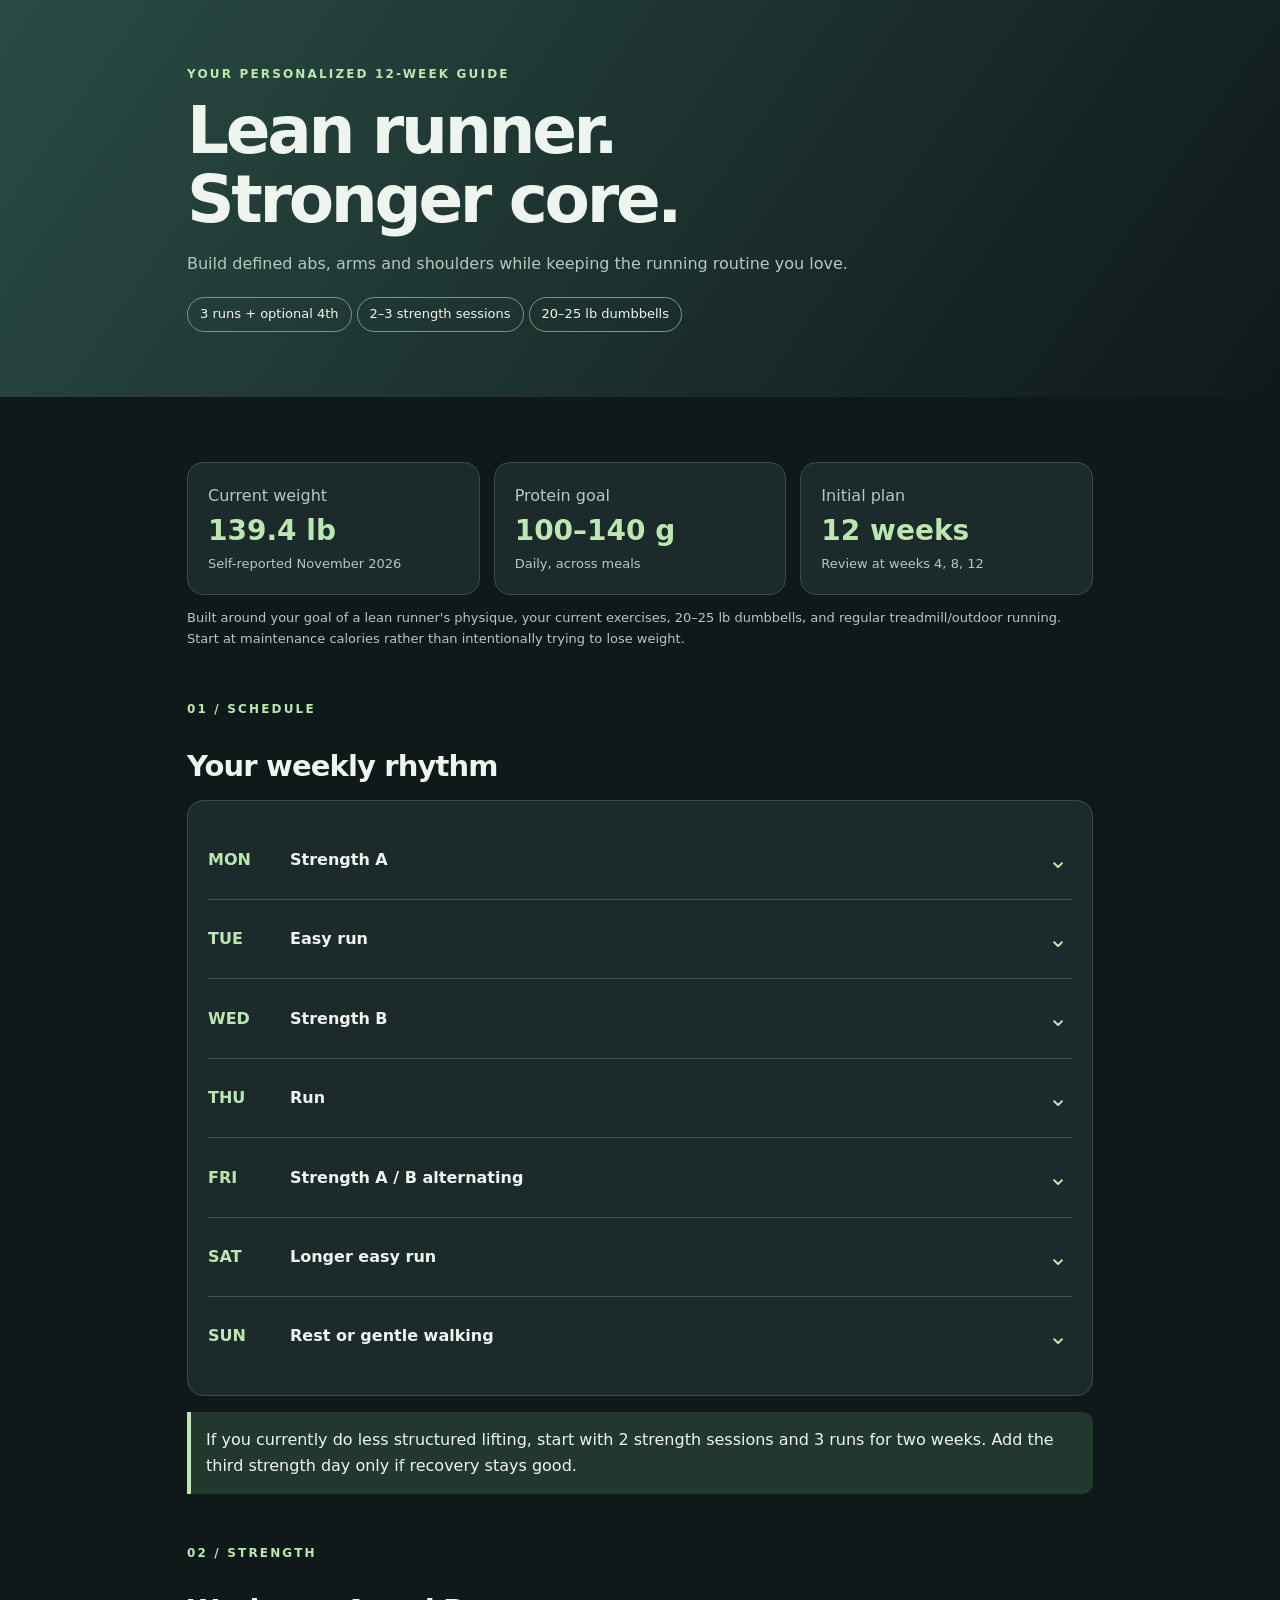
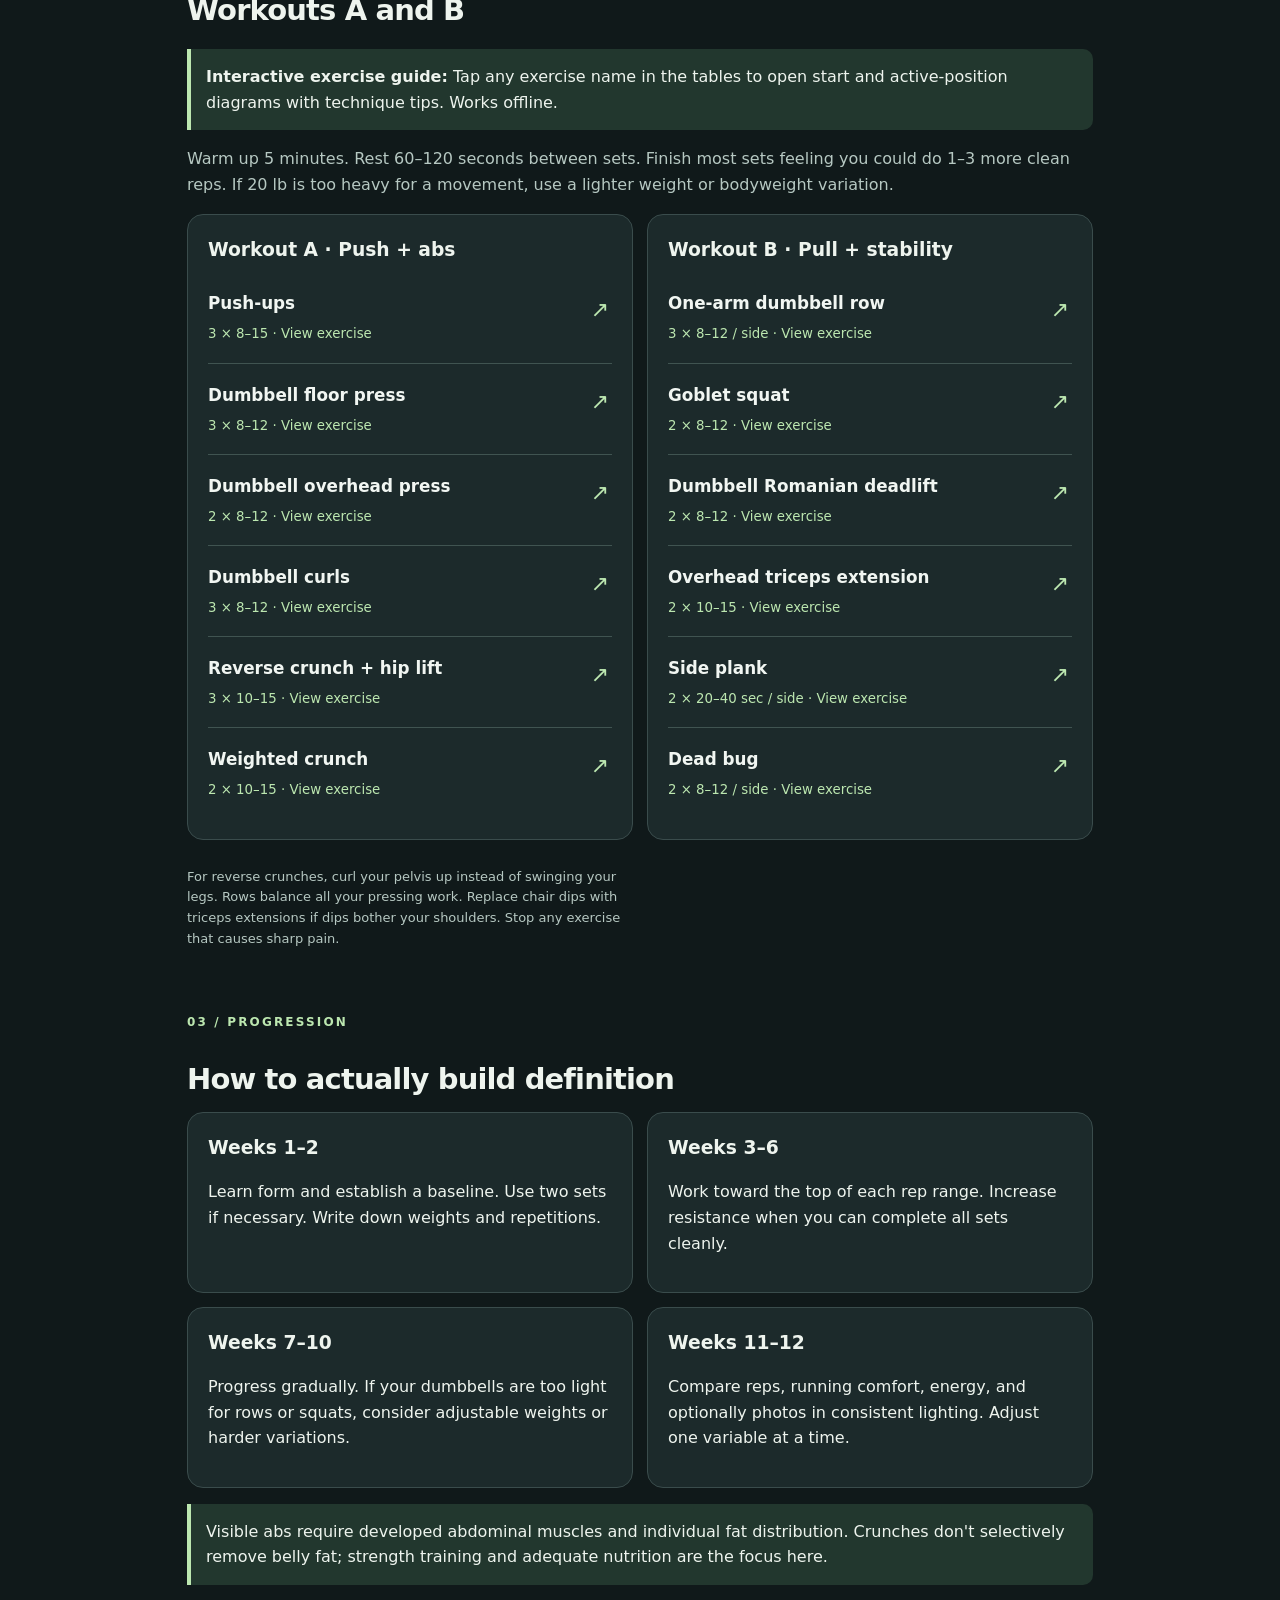
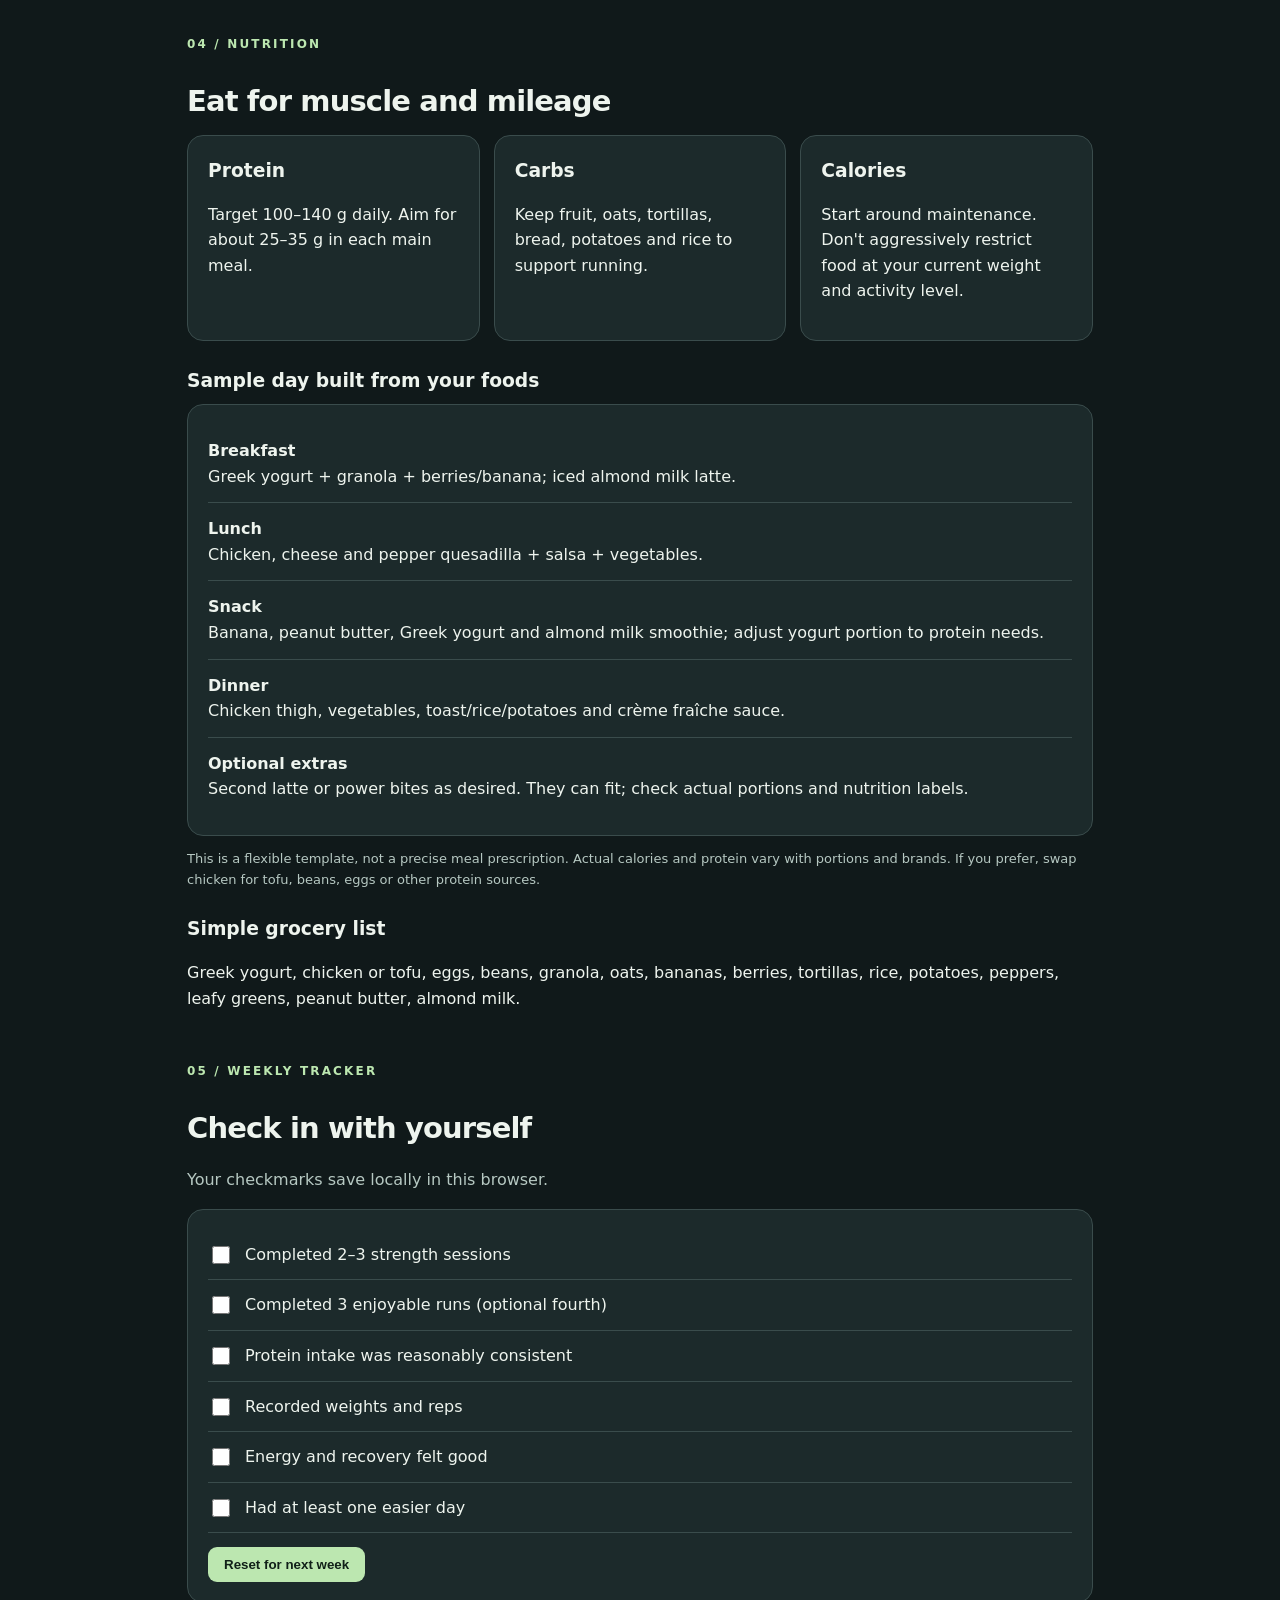
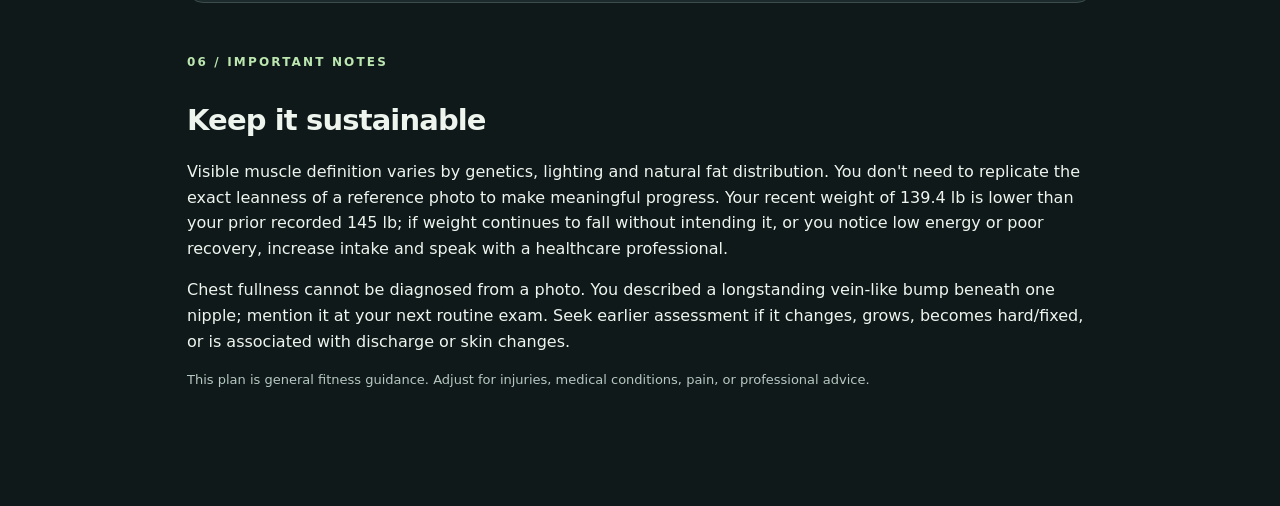
==== index.html @ 26976965 "Initial commit" ====
<!DOCTYPE html>

<html lang="en"><head><meta charset="utf-8"/><meta content="width=device-width,initial-scale=1" name="viewport"/><title>Lean Runner | 12-Week Plan</title><style>:root{--bg:#10191a;--card:#1c2a2b;--text:#eef4ee;--muted:#b6c8c2;--accent:#bce7b0}*{box-sizing:border-box}body{margin:0;background:var(--bg);color:var(--text);font:16px/1.6 system-ui,-apple-system,sans-serif}header{padding:65px 20px;background:linear-gradient(125deg,#294b43,#10191a)}main,.inner{max-width:950px;margin:auto;padding:0 22px}main{padding-top:30px;padding-bottom:65px}h1{font-size:clamp(38px,6vw,66px);line-height:1.05;letter-spacing:-.05em;margin:12px 0}h2{font-size:29px;letter-spacing:-.03em;margin-bottom:10px}h3{margin:0 0 8px}section{margin:35px 0 50px}.eyebrow{color:var(--accent);font-size:12px;font-weight:800;letter-spacing:.18em;text-transform:uppercase}.muted{color:var(--muted)}.grid{display:grid;grid-template-columns:repeat(3,1fr);gap:14px}.two{display:grid;grid-template-columns:repeat(2,1fr);gap:14px}.card{background:var(--card);border:1px solid #3a4c4c;border-radius:16px;padding:20px}.number{font-size:28px;font-weight:800;color:var(--accent)}.day,.meal{border-bottom:1px solid #3a4c4c;padding:13px 0}.day:last-child,.meal:last-child{border:0}.day b{color:var(--accent);display:inline-block;min-width:60px}.day span{font-weight:650}.day p{margin:3px 0 0 64px;color:var(--muted)}table{border-collapse:collapse;width:100%}th,td{text-align:left;padding:12px 9px;border-bottom:1px solid #3a4c4c;vertical-align:top}th{font-size:12px;text-transform:uppercase;color:var(--accent)}.scroll{overflow:auto}.note{border-left:4px solid var(--accent);padding:15px;background:#22372e;border-radius:0 10px 10px 0}.pill{display:inline-block;border:1px solid #779a82;border-radius:30px;padding:6px 12px;margin:5px 5px 0 0;font-size:13px}.check{display:flex;align-items:start;gap:12px;padding:12px 0;border-bottom:1px solid #3a4c4c}input{accent-color:#bce7b0;width:18px;height:18px;margin-top:4px}button{background:var(--accent);border:0;border-radius:9px;padding:10px 16px;color:#102018;font-weight:700;cursor:pointer;margin-top:14px}.small{font-size:13px}@media(max-width:680px){.grid,.two{grid-template-columns:1fr}th,td{font-size:13px}header{padding:45px 10px}}@media print{body{background:white;color:#111}.card{background:white;color:#111;border-color:#bbb}.muted,.day p{color:#555}.eyebrow,.number,.day b,th{color:#286341}header{background:white;padding:20px 0}button{display:none}}</style><style>
.exercise-link{background:none;border:0;color:#bce7b0;font:inherit;font-weight:700;text-align:left;cursor:pointer;padding:5px 0;text-decoration:underline;text-decoration-color:#557568;text-underline-offset:4px}.exercise-link:hover{color:white}.exercise-link:focus-visible,.close-exercise:focus-visible{outline:3px solid #bce7b0;outline-offset:3px}.exercise-link:after{content:'  ↗';font-size:.8em}.exercise-dialog{border:1px solid #49665e;background:#142322;color:#eef4ee;border-radius:20px;max-width:850px;width:calc(100% - 24px);max-height:90vh;overflow:auto;padding:25px;box-shadow:0 24px 80px #000a}.exercise-dialog::backdrop{background:#000b;backdrop-filter:blur(4px)}.exercise-dialog h2{margin:0 0 6px}.exercise-dialog p{margin:10px 0}.pose-grid{display:grid;grid-template-columns:1fr 1fr;gap:12px;margin:20px 0}.pose{background:#203532;border:1px solid #38554c;border-radius:15px;padding:12px}.pose h3{margin:0 0 8px;font-size:1rem}.pose svg{width:100%;height:auto;display:block;max-height:270px}.pose .hint{font-size:.82rem;color:#c3d3cb}.close-exercise{float:right;border:1px solid #6b9184;background:#29433c;color:white;border-radius:30px;padding:8px 16px;cursor:pointer}.form-notes{padding-left:20px}.form-notes li{margin:7px 0}.exercise-meta{color:#bce7b0;font-weight:700}@media(max-width:550px){.pose-grid{grid-template-columns:1fr}.exercise-dialog{padding:17px}.pose svg{max-height:200px}}
</style><style>
html{scroll-behavior:smooth}
.day-detail,.exercise-detail{border-bottom:1px solid #405451}
.day-detail:last-child,.exercise-detail:last-child{border-bottom:0}
.day-detail>summary{display:grid;grid-template-columns:70px 1fr 24px;gap:12px;align-items:center;cursor:pointer;padding:20px 0;list-style:none}
.day-detail>summary::-webkit-details-marker,.exercise-detail>summary::-webkit-details-marker{display:none}
.day-detail>summary strong{color:#bce7b0}
.day-detail>summary span:nth-child(2){font-weight:750}
.chevron{color:#bce7b0;font-size:24px}
.day-detail[open] .chevron{transform:rotate(180deg)}
.day-panel{padding:0 0 22px 82px;color:#b6c8c2}
.day-panel p{margin:0 0 12px}
.go-link{display:inline-block;color:#bce7b0;font-weight:700}
.exercise-detail{padding:0}
.exercise-detail>summary{cursor:pointer;list-style:none;padding:16px 0;display:flex;flex-direction:column;gap:3px}
.exercise-detail>summary strong{color:#eef4ee}
.exercise-detail>summary small{color:#bce7b0}
.exercise-body{padding:6px 0 20px}
.exercise-body ul{padding-left:20px;color:#b6c8c2}
.pose-grid{display:grid;grid-template-columns:repeat(2,minmax(0,1fr));gap:12px}
.pose{min-width:0;background:#203532;border-radius:12px;padding:10px}
.pose h4{margin:0 0 8px;font-size:13px}
.pose svg{display:block;width:100%;height:auto}
@media(max-width:540px){.pose-grid{grid-template-columns:1fr}.day-panel{padding-left:0}.day-detail>summary{grid-template-columns:46px 1fr 20px}}
</style><style>
.exercise-detail{display:none!important}
.exercise-launch{display:block;text-decoration:none;color:inherit;padding:18px 0;border-bottom:1px solid #405451;position:relative}
.exercise-launch:last-of-type{border-bottom:0}
.exercise-launch strong{display:block;color:#f1f6f2;font-size:1.05rem;padding-right:24px}
.exercise-launch small{display:block;color:#bce7b0;margin-top:6px}
.exercise-launch:after{content:'↗';position:absolute;right:3px;top:20px;color:#bce7b0;font-size:22px}
.exercise-modal{display:none;position:fixed;inset:0;z-index:1000;background:rgba(4,12,11,.91);padding:14px;overflow:auto;align-items:center;justify-content:center}
.exercise-modal:target{display:flex}
.modal-card{position:relative;background:#1d2b29;border:1px solid #567267;border-radius:20px;width:min(100%,570px);max-height:calc(100dvh - 28px);overflow:auto;padding:24px;color:#eef6f1;box-shadow:0 25px 80px #0008}
.modal-card h2{margin:0 44px 8px 0;font-size:clamp(24px,5vw,32px)}
.modal-card .meta{color:#bce7b0;margin:0 0 18px}
.modal-close{position:sticky;float:right;top:0;z-index:3;display:grid;place-items:center;width:42px;height:42px;border-radius:50%;background:#304541;color:#fff;text-decoration:none;font-size:25px}
.motion-stage{border:1px solid #405c53;border-radius:16px;background:#203532;overflow:hidden}
.motion-stage svg{display:block;width:100%;height:auto;max-height:340px}
.motion-label{display:flex;justify-content:space-between;padding:12px 14px;color:#bce7b0;font-size:13px;font-weight:700}
.modal-card ul{padding-left:22px;color:#c3d0cb;line-height:1.6}
.motion-note{font-size:13px;color:#aebfb7;margin-top:12px}
@media(prefers-reduced-motion:reduce){.motion-stage animate{display:none}}
</style><style>.video-wrapper video{width:100%;max-height:55vh;border-radius:14px;background:#15201e}.video-help{font-size:14px;color:#b6c9c1}.motion-stage{min-height:0!important}.motion-stage svg{display:none}</style></head><body><header><div class="inner"><div class="eyebrow">Your personalized 12-week guide</div><h1>Lean runner.<br/>Stronger core.</h1><p class="muted">Build defined abs, arms and shoulders while keeping the running routine you love.</p><span class="pill">3 runs + optional 4th</span><span class="pill">2–3 strength sessions</span><span class="pill">20–25 lb dumbbells</span></div></header><main><section><div class="grid"><div class="card"><div class="muted">Current weight</div><div class="number">139.4 lb</div><div class="small muted">Self-reported November 2026</div></div><div class="card"><div class="muted">Protein goal</div><div class="number">100–140 g</div><div class="small muted">Daily, across meals</div></div><div class="card"><div class="muted">Initial plan</div><div class="number">12 weeks</div><div class="small muted">Review at weeks 4, 8, 12</div></div></div><p class="small muted">Built around your goal of a lean runner's physique, your current exercises, 20–25 lb dumbbells, and regular treadmill/outdoor running. Start at maintenance calories rather than intentionally trying to lose weight.</p></section><section><div class="eyebrow">01 / Schedule</div><h2>Your weekly rhythm</h2><div class="card"><details class="day-detail"><summary><strong>MON</strong><span>Strength A</span><span class="chevron">⌄</span></summary><div class="day-panel"><p>25–35 minutes. Optional 15-minute easy run.</p><a class="go-link" href="#workout-a">View exercises and diagrams →</a></div></details><details class="day-detail"><summary><strong>TUE</strong><span>Easy run</span><span class="chevron">⌄</span></summary><div class="day-panel"><p>30–45 minutes at a conversational pace.</p><p class="small muted">Keep the pace comfortable; treadmill sessions can be shorter when boredom is the limiting factor.</p></div></details><details class="day-detail"><summary><strong>WED</strong><span>Strength B</span><span class="chevron">⌄</span></summary><div class="day-panel"><p>25–35 minutes. Focus on controlled form.</p><a class="go-link" href="#workout-b">View exercises and diagrams →</a></div></details><details class="day-detail"><summary><strong>THU</strong><span>Run</span><span class="chevron">⌄</span></summary><div class="day-panel"><p>25–40 minutes; optional brief faster segments when recovered.</p><p class="small muted">Keep the pace comfortable; treadmill sessions can be shorter when boredom is the limiting factor.</p></div></details><details class="day-detail"><summary><strong>FRI</strong><span>Strength A / B alternating</span><span class="chevron">⌄</span></summary><div class="day-panel"><p>Optional third session. Start with two if needed.</p><a class="go-link" href="#workout-a">View exercises and diagrams →</a></div></details><details class="day-detail"><summary><strong>SAT</strong><span>Longer easy run</span><span class="chevron">⌄</span></summary><div class="day-panel"><p>40–65 minutes outdoors when enjoyable; no need to force a treadmill 10K.</p><p class="small muted">Keep the pace comfortable; treadmill sessions can be shorter when boredom is the limiting factor.</p></div></details><details class="day-detail"><summary><strong>SUN</strong><span>Rest or gentle walking</span><span class="chevron">⌄</span></summary><div class="day-panel"><p>Recovery day. Swap days to fit life and energy.</p></div></details></div><p class="note">If you currently do less structured lifting, start with 2 strength sessions and 3 runs for two weeks. Add the third strength day only if recovery stays good.</p></section><section><div class="eyebrow">02 / Strength</div><h2>Workouts A and B</h2><p class="note"><strong>Interactive exercise guide:</strong> Tap any exercise name in the tables to open start and active-position diagrams with technique tips. Works offline.</p><p class="muted">Warm up 5 minutes. Rest 60–120 seconds between sets. Finish most sets feeling you could do 1–3 more clean reps. If 20 lb is too heavy for a movement, use a lighter weight or bodyweight variation.</p><div class="two"><div class="card" id="workout-a"><h3>Workout A · Push + abs</h3><div class="scroll"><a class="exercise-launch" href="#exercise-1"><strong>Push-ups</strong><small>3 × 8–15 · View exercise</small></a><a class="exercise-launch" href="#exercise-2"><strong>Dumbbell floor press</strong><small>3 × 8–12 · View exercise</small></a><a class="exercise-launch" href="#exercise-3"><strong>Dumbbell overhead press</strong><small>2 × 8–12 · View exercise</small></a><a class="exercise-launch" href="#exercise-4"><strong>Dumbbell curls</strong><small>3 × 8–12 · View exercise</small></a><a class="exercise-launch" href="#exercise-5"><strong>Reverse crunch + hip lift</strong><small>3 × 10–15 · View exercise</small></a><a class="exercise-launch" href="#exercise-6"><strong>Weighted crunch</strong><small>2 × 10–15 · View exercise</small></a></div></div><div class="card" id="workout-b"><h3>Workout B · Pull + stability</h3><div class="scroll"><a class="exercise-launch" href="#exercise-7"><strong>One-arm dumbbell row</strong><small>3 × 8–12 / side · View exercise</small></a><a class="exercise-launch" href="#exercise-8"><strong>Goblet squat</strong><small>2 × 8–12 · View exercise</small></a><a class="exercise-launch" href="#exercise-9"><strong>Dumbbell Romanian deadlift</strong><small>2 × 8–12 · View exercise</small></a><a class="exercise-launch" href="#exercise-10"><strong>Overhead triceps extension</strong><small>2 × 10–15 · View exercise</small></a><a class="exercise-launch" href="#exercise-11"><strong>Side plank</strong><small>2 × 20–40 sec / side · View exercise</small></a><a class="exercise-launch" href="#exercise-12"><strong>Dead bug</strong><small>2 × 8–12 / side · View exercise</small></a></div></div><p class="small muted">For reverse crunches, curl your pelvis up instead of swinging your legs. Rows balance all your pressing work. Replace chair dips with triceps extensions if dips bother your shoulders. Stop any exercise that causes sharp pain.</p></div></section><section><div class="eyebrow">03 / Progression</div><h2>How to actually build definition</h2><div class="two"><div class="card"><h3>Weeks 1–2</h3><p>Learn form and establish a baseline. Use two sets if necessary. Write down weights and repetitions.</p></div><div class="card"><h3>Weeks 3–6</h3><p>Work toward the top of each rep range. Increase resistance when you can complete all sets cleanly.</p></div><div class="card"><h3>Weeks 7–10</h3><p>Progress gradually. If your dumbbells are too light for rows or squats, consider adjustable weights or harder variations.</p></div><div class="card"><h3>Weeks 11–12</h3><p>Compare reps, running comfort, energy, and optionally photos in consistent lighting. Adjust one variable at a time.</p></div></div><p class="note">Visible abs require developed abdominal muscles and individual fat distribution. Crunches don't selectively remove belly fat; strength training and adequate nutrition are the focus here.</p></section><section><div class="eyebrow">04 / Nutrition</div><h2>Eat for muscle and mileage</h2><div class="grid"><div class="card"><h3>Protein</h3><p>Target 100–140 g daily. Aim for about 25–35 g in each main meal.</p></div><div class="card"><h3>Carbs</h3><p>Keep fruit, oats, tortillas, bread, potatoes and rice to support running.</p></div><div class="card"><h3>Calories</h3><p>Start around maintenance. Don't aggressively restrict food at your current weight and activity level.</p></div></div><h3 style="margin-top:25px">Sample day built from your foods</h3><div class="card"><div class="meal"><b>Breakfast</b><br/>Greek yogurt + granola + berries/banana; iced almond milk latte.</div><div class="meal"><b>Lunch</b><br/>Chicken, cheese and pepper quesadilla + salsa + vegetables.</div><div class="meal"><b>Snack</b><br/>Banana, peanut butter, Greek yogurt and almond milk smoothie; adjust yogurt portion to protein needs.</div><div class="meal"><b>Dinner</b><br/>Chicken thigh, vegetables, toast/rice/potatoes and crème fraîche sauce.</div><div class="meal"><b>Optional extras</b><br/>Second latte or power bites as desired. They can fit; check actual portions and nutrition labels.</div></div><p class="small muted">This is a flexible template, not a precise meal prescription. Actual calories and protein vary with portions and brands. If you prefer, swap chicken for tofu, beans, eggs or other protein sources.</p><h3 style="margin-top:24px">Simple grocery list</h3><p>Greek yogurt, chicken or tofu, eggs, beans, granola, oats, bananas, berries, tortillas, rice, potatoes, peppers, leafy greens, peanut butter, almond milk.</p></section><section><div class="eyebrow">05 / Weekly tracker</div><h2>Check in with yourself</h2><p class="muted">Your checkmarks save locally in this browser.</p><div class="card" id="checks"><label class="check"><input data-id="a" type="checkbox"/><span>Completed 2–3 strength sessions</span></label><label class="check"><input data-id="b" type="checkbox"/><span>Completed 3 enjoyable runs (optional fourth)</span></label><label class="check"><input data-id="c" type="checkbox"/><span>Protein intake was reasonably consistent</span></label><label class="check"><input data-id="d" type="checkbox"/><span>Recorded weights and reps</span></label><label class="check"><input data-id="e" type="checkbox"/><span>Energy and recovery felt good</span></label><label class="check"><input data-id="f" type="checkbox"/><span>Had at least one easier day</span></label><button id="reset">Reset for next week</button></div></section><section><div class="eyebrow">06 / Important notes</div><h2>Keep it sustainable</h2><p>Visible muscle definition varies by genetics, lighting and natural fat distribution. You don't need to replicate the exact leanness of a reference photo to make meaningful progress. Your recent weight of 139.4 lb is lower than your prior recorded 145 lb; if weight continues to fall without intending it, or you notice low energy or poor recovery, increase intake and speak with a healthcare professional.</p><p>Chest fullness cannot be diagnosed from a photo. You described a longstanding vein-like bump beneath one nipple; mention it at your next routine exam. Seek earlier assessment if it changes, grows, becomes hard/fixed, or is associated with discharge or skin changes.</p><p class="small muted">This plan is general fitness guidance. Adjust for injuries, medical conditions, pain, or professional advice.</p></section></main><section aria-label="Push-ups" class="exercise-modal" id="exercise-1" role="dialog"><div class="modal-card"><a aria-label="Close exercise guide" class="modal-close" href="#workout-a">×</a><h2>Push-ups</h2><p class="meta">3 × 8–15</p><div class="motion-stage"><div class="video-wrapper"><video aria-label="Push-ups demonstration" controls="" loop="" playsinline="" preload="metadata"><source src="videos/push-ups.mp4" type="video/mp4"/>Video unavailable. See the instructions below.</video><p class="video-help">This exercise will play offline when videos/push-ups.mp4 is added to the package. No video has been supplied for this movement yet.</p></div></div><h3>Form cues</h3><ul><li>Hands just wider than shoulders; keep head, hips and heels aligned.</li><li>Lower chest toward floor with elbows roughly 30–45° from torso.</li><li>Push the floor away without letting hips sag.</li></ul><p class="motion-note">Use the form cues below; only play videos that match this exact movement.</p></div></section><section aria-label="Dumbbell floor press" class="exercise-modal" id="exercise-2" role="dialog"><div class="modal-card"><a aria-label="Close exercise guide" class="modal-close" href="#workout-a">×</a><h2>Dumbbell floor press</h2><p class="meta">3 × 8–12</p><div class="motion-stage"><div class="video-wrapper"><video aria-label="Dumbbell floor press demonstration" controls="" loop="" playsinline="" preload="metadata"><source src="videos/dumbbell-floor-press.mp4" type="video/mp4"/>Video unavailable. See the instructions below.</video><p class="video-help">This exercise will play offline when videos/dumbbell-floor-press.mp4 is added to the package. No video has been supplied for this movement yet.</p></div></div><h3>Form cues</h3><ul><li>Lie on your back, knees bent, dumbbells beside chest.</li><li>Press upward over chest until arms are nearly straight.</li><li>Lower until upper arms lightly touch the floor; avoid bouncing.</li></ul><p class="motion-note">Use the form cues below; only play videos that match this exact movement.</p></div></section><section aria-label="Dumbbell overhead press" class="exercise-modal" id="exercise-3" role="dialog"><div class="modal-card"><a aria-label="Close exercise guide" class="modal-close" href="#workout-a">×</a><h2>Dumbbell overhead press</h2><p class="meta">2 × 8–12</p><div class="motion-stage"><div class="video-wrapper"><video aria-label="Dumbbell overhead press demonstration" controls="" loop="" playsinline="" preload="metadata"><source src="videos/dumbbell-overhead-press.mp4" type="video/mp4"/>Video unavailable. See the instructions below.</video><p class="video-help">This exercise will play offline when videos/dumbbell-overhead-press.mp4 is added to the package. No video has been supplied for this movement yet.</p></div></div><h3>Form cues</h3><ul><li>Start dumbbells near shoulder height, wrists stacked above elbows.</li><li>Brace abdomen and press overhead without arching lower back.</li><li>Lower slowly to shoulder level.</li></ul><p class="motion-note">Use the form cues below; only play videos that match this exact movement.</p></div></section><section aria-label="Dumbbell curls" class="exercise-modal" id="exercise-4" role="dialog"><div class="modal-card"><a aria-label="Close exercise guide" class="modal-close" href="#workout-a">×</a><h2>Dumbbell curls</h2><p class="meta">3 × 8–12</p><div class="motion-stage"><div class="video-wrapper"><video aria-label="Dumbbell curls demonstration" controls="" loop="" playsinline="" preload="metadata"><source src="videos/dumbbell-curls.mp4" type="video/mp4"/>Video unavailable. See the instructions below.</video><p class="video-help">This exercise will play offline when videos/dumbbell-curls.mp4 is added to the package. No video has been supplied for this movement yet.</p></div></div><h3>Form cues</h3><ul><li>Stand tall with elbows close to ribs and palms forward.</li><li>Bend elbows to raise dumbbells; avoid swinging your torso.</li><li>Lower under control until arms are nearly straight.</li></ul><p class="motion-note">Use the form cues below; only play videos that match this exact movement.</p></div></section><section aria-label="Reverse crunch + hip lift" class="exercise-modal" id="exercise-5" role="dialog"><div class="modal-card"><a aria-label="Close exercise guide" class="modal-close" href="#workout-a">×</a><h2>Reverse crunch + hip lift</h2><p class="meta">3 × 10–15</p><div class="motion-stage"><div class="video-wrapper"><video aria-label="Reverse crunch + hip lift demonstration" controls="" loop="" playsinline="" preload="metadata"><source src="videos/reverse-crunch-hip-lift.mp4" type="video/mp4"/>Video unavailable. See the instructions below.</video><p class="video-help">This exercise will play offline when videos/reverse-crunch-hip-lift.mp4 is added to the package. No video has been supplied for this movement yet.</p></div></div><h3>Form cues</h3><ul><li>Lie on back, knees bent about 90° and hands at sides.</li><li>Curl pelvis off floor, bringing knees gently toward chest.</li><li>Lower pelvis slowly; do not swing legs for momentum.</li></ul><p class="motion-note">Use the form cues below; only play videos that match this exact movement.</p></div></section><section aria-label="Weighted crunch" class="exercise-modal" id="exercise-6" role="dialog"><div class="modal-card"><a aria-label="Close exercise guide" class="modal-close" href="#workout-a">×</a><h2>Weighted crunch</h2><p class="meta">2 × 10–15</p><div class="motion-stage"><div class="video-wrapper"><video aria-label="Weighted crunch demonstration" controls="" loop="" playsinline="" preload="metadata"><source src="videos/weighted-crunch.mp4" type="video/mp4"/>Video unavailable. See the instructions below.</video><p class="video-help">This exercise will play offline when videos/weighted-crunch.mp4 is added to the package. No video has been supplied for this movement yet.</p></div></div><h3>Form cues</h3><ul><li>Lie with knees bent; hold a manageable weight securely against chest.</li><li>Curl ribs toward pelvis, lifting shoulders a short distance.</li><li>Lower with control; do not pull on your neck.</li></ul><p class="motion-note">Use the form cues below; only play videos that match this exact movement.</p></div></section><section aria-label="One-arm dumbbell row" class="exercise-modal" id="exercise-7" role="dialog"><div class="modal-card"><a aria-label="Close exercise guide" class="modal-close" href="#workout-b">×</a><h2>One-arm dumbbell row</h2><p class="meta">3 × 8–12 / side</p><div class="motion-stage"><div class="video-wrapper"><video aria-label="One-arm dumbbell row demonstration" controls="" loop="" playsinline="" preload="metadata"><source src="videos/one-arm-dumbbell-row.mp4" type="video/mp4"/>Video unavailable. See the instructions below.</video><p class="video-help">This exercise will play offline when videos/one-arm-dumbbell-row.mp4 is added to the package. No video has been supplied for this movement yet.</p></div></div><h3>Form cues</h3><ul><li>Hinge at hips with flat back; support free hand on a stable surface.</li><li>Pull dumbbell toward hip, keeping elbow close to body.</li><li>Lower fully without twisting torso.</li></ul><p class="motion-note">Use the form cues below; only play videos that match this exact movement.</p></div></section><section aria-label="Goblet squat" class="exercise-modal" id="exercise-8" role="dialog"><div class="modal-card"><a aria-label="Close exercise guide" class="modal-close" href="#workout-b">×</a><h2>Goblet squat</h2><p class="meta">2 × 8–12</p><div class="motion-stage"><div class="video-wrapper"><video aria-label="Goblet squat demonstration" controls="" loop="" playsinline="" preload="metadata"><source src="videos/goblet-squat.mp4" type="video/mp4"/>Video unavailable. See the instructions below.</video><p class="video-help">This exercise will play offline when videos/goblet-squat.mp4 is added to the package. No video has been supplied for this movement yet.</p></div></div><h3>Form cues</h3><ul><li>Hold dumbbell vertically against chest with both hands.</li><li>Sit down and back between your hips, keeping feet planted.</li><li>Stand tall by pushing through your whole foot.</li></ul><p class="motion-note">Use the form cues below; only play videos that match this exact movement.</p></div></section><section aria-label="Dumbbell Romanian deadlift" class="exercise-modal" id="exercise-9" role="dialog"><div class="modal-card"><a aria-label="Close exercise guide" class="modal-close" href="#workout-b">×</a><h2>Dumbbell Romanian deadlift</h2><p class="meta">2 × 8–12</p><div class="motion-stage"><div class="video-wrapper"><video aria-label="Dumbbell Romanian deadlift demonstration" controls="" loop="" playsinline="" preload="metadata"><source src="videos/dumbbell-romanian-deadlift.mp4" type="video/mp4"/>Video unavailable. See the instructions below.</video><p class="video-help">This exercise will play offline when videos/dumbbell-romanian-deadlift.mp4 is added to the package. No video has been supplied for this movement yet.</p></div></div><h3>Form cues</h3><ul><li>Stand tall with dumbbells in front of thighs and knees softly bent.</li><li>Push hips back, keeping weights close to legs and back neutral.</li><li>Stand by driving hips forward; avoid leaning backward.</li></ul><p class="motion-note">Use the form cues below; only play videos that match this exact movement.</p></div></section><section aria-label="Overhead triceps extension" class="exercise-modal" id="exercise-10" role="dialog"><div class="modal-card"><a aria-label="Close exercise guide" class="modal-close" href="#workout-b">×</a><h2>Overhead triceps extension</h2><p class="meta">2 × 10–15</p><div class="motion-stage"><div class="video-wrapper"><video aria-label="Overhead triceps extension demonstration" controls="" loop="" playsinline="" preload="metadata"><source src="videos/overhead-triceps-extension.mp4" type="video/mp4"/>Video unavailable. See the instructions below.</video><p class="video-help">This exercise will play offline when videos/overhead-triceps-extension.mp4 is added to the package. No video has been supplied for this movement yet.</p></div></div><h3>Form cues</h3><ul><li>Hold one dumbbell securely with both hands overhead.</li><li>Bend elbows to lower weight behind head without flaring excessively.</li><li>Straighten elbows; keep ribs down and avoid neck strain.</li></ul><p class="motion-note">Use the form cues below; only play videos that match this exact movement.</p></div></section><section aria-label="Side plank" class="exercise-modal" id="exercise-11" role="dialog"><div class="modal-card"><a aria-label="Close exercise guide" class="modal-close" href="#workout-b">×</a><h2>Side plank</h2><p class="meta">2 × 20–40 sec / side</p><div class="motion-stage"><div class="video-wrapper"><video aria-label="Side plank demonstration" controls="" loop="" playsinline="" preload="metadata"><source src="videos/side-plank.mp4" type="video/mp4"/>Video unavailable. See the instructions below.</video><p class="video-help">This exercise will play offline when videos/side-plank.mp4 is added to the package. No video has been supplied for this movement yet.</p></div></div><h3>Form cues</h3><ul><li>Set forearm under shoulder with legs stacked or staggered.</li><li>Lift hips until head, shoulders, hips and feet align.</li><li>Breathe steadily; do not let hips rotate forward.</li></ul><p class="motion-note">Use the form cues below; only play videos that match this exact movement.</p></div></section><section aria-label="Dead bug" class="exercise-modal" id="exercise-12" role="dialog"><div class="modal-card"><a aria-label="Close exercise guide" class="modal-close" href="#workout-b">×</a><h2>Dead bug</h2><p class="meta">2 × 8–12 / side</p><div class="motion-stage"><div class="video-wrapper"><video aria-label="Dead bug demonstration" controls="" loop="" playsinline="" preload="metadata"><source src="videos/dead-bug.mp4" type="video/mp4"/>Video unavailable. See the instructions below.</video><p class="video-help">This exercise will play offline when videos/dead-bug.mp4 is added to the package. No video has been supplied for this movement yet.</p></div></div><h3>Form cues</h3><ul><li>Lie on back with arms pointing up and knees above hips at 90°.</li><li>Extend opposite arm and leg slowly toward floor.</li><li>Keep lower back gently anchored; return and switch sides.</li></ul><p class="motion-note">Use the form cues below; only play videos that match this exact movement.</p></div></section></body></html>
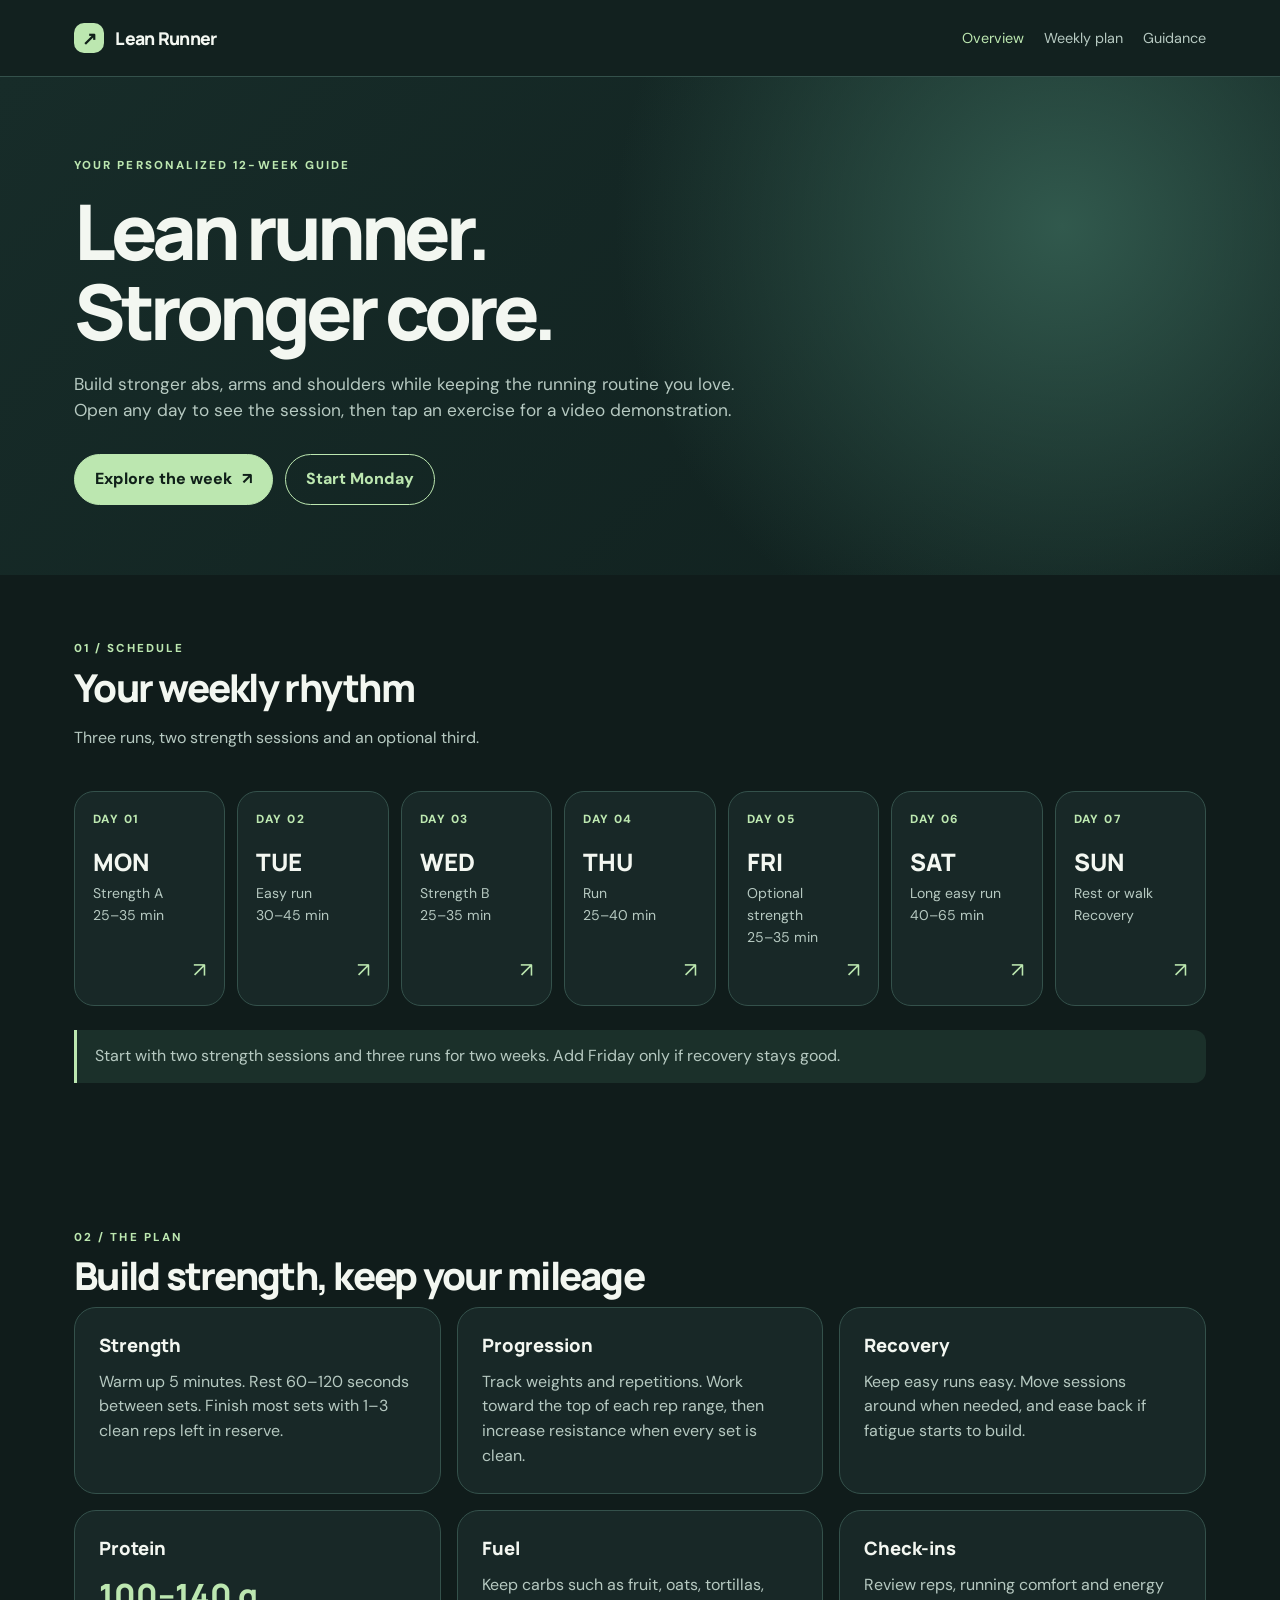
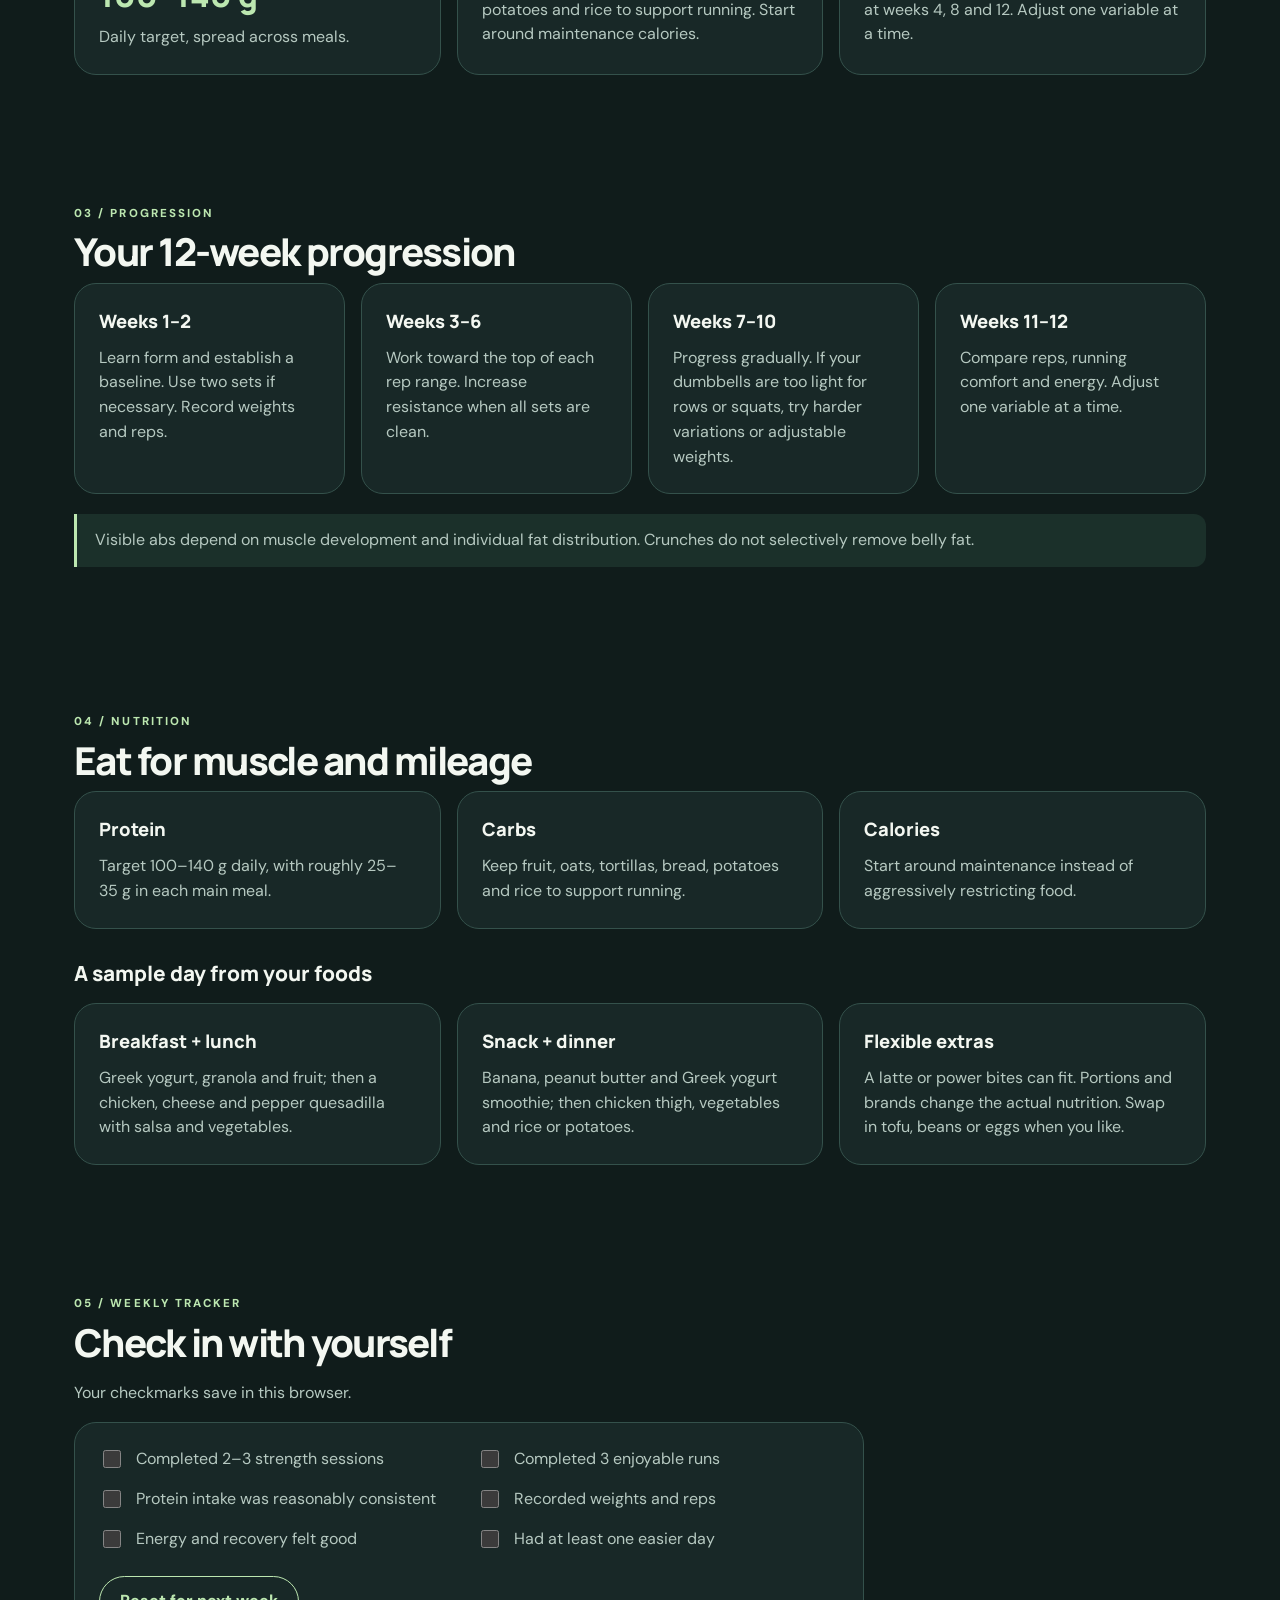
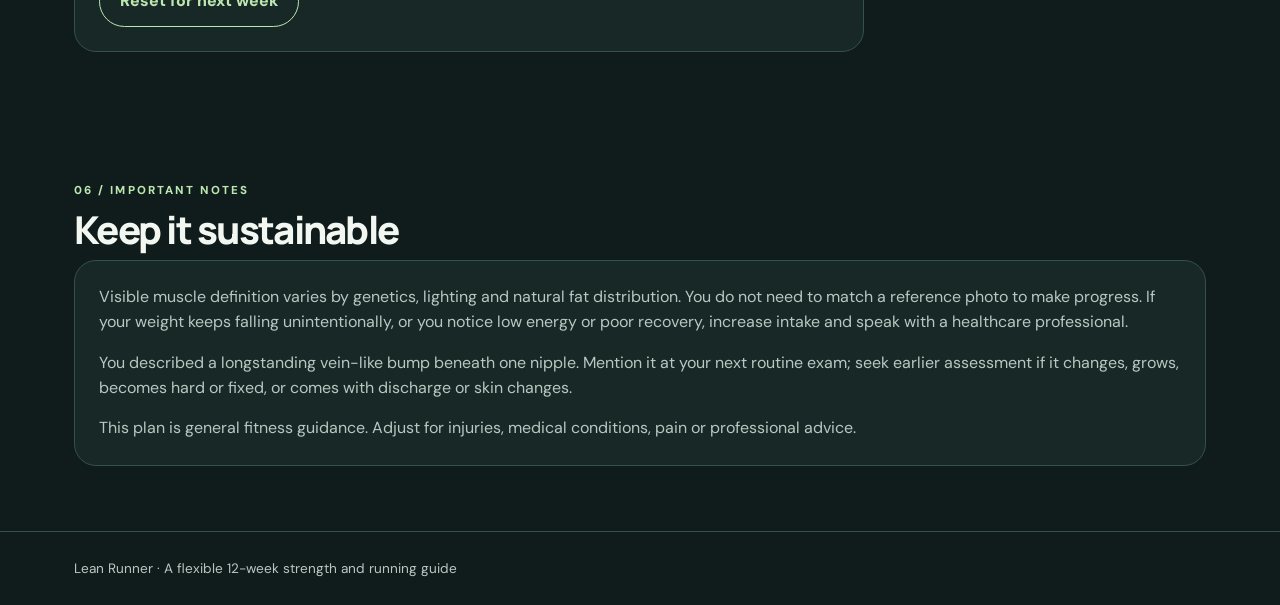
==== commit 8901c041: "init" ====
--- a/index.html
+++ b/index.html
@@ -1,48 +1 @@
-<!DOCTYPE html>
-
-<html lang="en"><head><meta charset="utf-8"/><meta content="width=device-width,initial-scale=1" name="viewport"/><title>Lean Runner | 12-Week Plan</title><style>:root{--bg:#10191a;--card:#1c2a2b;--text:#eef4ee;--muted:#b6c8c2;--accent:#bce7b0}*{box-sizing:border-box}body{margin:0;background:var(--bg);color:var(--text);font:16px/1.6 system-ui,-apple-system,sans-serif}header{padding:65px 20px;background:linear-gradient(125deg,#294b43,#10191a)}main,.inner{max-width:950px;margin:auto;padding:0 22px}main{padding-top:30px;padding-bottom:65px}h1{font-size:clamp(38px,6vw,66px);line-height:1.05;letter-spacing:-.05em;margin:12px 0}h2{font-size:29px;letter-spacing:-.03em;margin-bottom:10px}h3{margin:0 0 8px}section{margin:35px 0 50px}.eyebrow{color:var(--accent);font-size:12px;font-weight:800;letter-spacing:.18em;text-transform:uppercase}.muted{color:var(--muted)}.grid{display:grid;grid-template-columns:repeat(3,1fr);gap:14px}.two{display:grid;grid-template-columns:repeat(2,1fr);gap:14px}.card{background:var(--card);border:1px solid #3a4c4c;border-radius:16px;padding:20px}.number{font-size:28px;font-weight:800;color:var(--accent)}.day,.meal{border-bottom:1px solid #3a4c4c;padding:13px 0}.day:last-child,.meal:last-child{border:0}.day b{color:var(--accent);display:inline-block;min-width:60px}.day span{font-weight:650}.day p{margin:3px 0 0 64px;color:var(--muted)}table{border-collapse:collapse;width:100%}th,td{text-align:left;padding:12px 9px;border-bottom:1px solid #3a4c4c;vertical-align:top}th{font-size:12px;text-transform:uppercase;color:var(--accent)}.scroll{overflow:auto}.note{border-left:4px solid var(--accent);padding:15px;background:#22372e;border-radius:0 10px 10px 0}.pill{display:inline-block;border:1px solid #779a82;border-radius:30px;padding:6px 12px;margin:5px 5px 0 0;font-size:13px}.check{display:flex;align-items:start;gap:12px;padding:12px 0;border-bottom:1px solid #3a4c4c}input{accent-color:#bce7b0;width:18px;height:18px;margin-top:4px}button{background:var(--accent);border:0;border-radius:9px;padding:10px 16px;color:#102018;font-weight:700;cursor:pointer;margin-top:14px}.small{font-size:13px}@media(max-width:680px){.grid,.two{grid-template-columns:1fr}th,td{font-size:13px}header{padding:45px 10px}}@media print{body{background:white;color:#111}.card{background:white;color:#111;border-color:#bbb}.muted,.day p{color:#555}.eyebrow,.number,.day b,th{color:#286341}header{background:white;padding:20px 0}button{display:none}}</style><style>
-.exercise-link{background:none;border:0;color:#bce7b0;font:inherit;font-weight:700;text-align:left;cursor:pointer;padding:5px 0;text-decoration:underline;text-decoration-color:#557568;text-underline-offset:4px}.exercise-link:hover{color:white}.exercise-link:focus-visible,.close-exercise:focus-visible{outline:3px solid #bce7b0;outline-offset:3px}.exercise-link:after{content:'  ↗';font-size:.8em}.exercise-dialog{border:1px solid #49665e;background:#142322;color:#eef4ee;border-radius:20px;max-width:850px;width:calc(100% - 24px);max-height:90vh;overflow:auto;padding:25px;box-shadow:0 24px 80px #000a}.exercise-dialog::backdrop{background:#000b;backdrop-filter:blur(4px)}.exercise-dialog h2{margin:0 0 6px}.exercise-dialog p{margin:10px 0}.pose-grid{display:grid;grid-template-columns:1fr 1fr;gap:12px;margin:20px 0}.pose{background:#203532;border:1px solid #38554c;border-radius:15px;padding:12px}.pose h3{margin:0 0 8px;font-size:1rem}.pose svg{width:100%;height:auto;display:block;max-height:270px}.pose .hint{font-size:.82rem;color:#c3d3cb}.close-exercise{float:right;border:1px solid #6b9184;background:#29433c;color:white;border-radius:30px;padding:8px 16px;cursor:pointer}.form-notes{padding-left:20px}.form-notes li{margin:7px 0}.exercise-meta{color:#bce7b0;font-weight:700}@media(max-width:550px){.pose-grid{grid-template-columns:1fr}.exercise-dialog{padding:17px}.pose svg{max-height:200px}}
-</style><style>
-html{scroll-behavior:smooth}
-.day-detail,.exercise-detail{border-bottom:1px solid #405451}
-.day-detail:last-child,.exercise-detail:last-child{border-bottom:0}
-.day-detail>summary{display:grid;grid-template-columns:70px 1fr 24px;gap:12px;align-items:center;cursor:pointer;padding:20px 0;list-style:none}
-.day-detail>summary::-webkit-details-marker,.exercise-detail>summary::-webkit-details-marker{display:none}
-.day-detail>summary strong{color:#bce7b0}
-.day-detail>summary span:nth-child(2){font-weight:750}
-.chevron{color:#bce7b0;font-size:24px}
-.day-detail[open] .chevron{transform:rotate(180deg)}
-.day-panel{padding:0 0 22px 82px;color:#b6c8c2}
-.day-panel p{margin:0 0 12px}
-.go-link{display:inline-block;color:#bce7b0;font-weight:700}
-.exercise-detail{padding:0}
-.exercise-detail>summary{cursor:pointer;list-style:none;padding:16px 0;display:flex;flex-direction:column;gap:3px}
-.exercise-detail>summary strong{color:#eef4ee}
-.exercise-detail>summary small{color:#bce7b0}
-.exercise-body{padding:6px 0 20px}
-.exercise-body ul{padding-left:20px;color:#b6c8c2}
-.pose-grid{display:grid;grid-template-columns:repeat(2,minmax(0,1fr));gap:12px}
-.pose{min-width:0;background:#203532;border-radius:12px;padding:10px}
-.pose h4{margin:0 0 8px;font-size:13px}
-.pose svg{display:block;width:100%;height:auto}
-@media(max-width:540px){.pose-grid{grid-template-columns:1fr}.day-panel{padding-left:0}.day-detail>summary{grid-template-columns:46px 1fr 20px}}
-</style><style>
-.exercise-detail{display:none!important}
-.exercise-launch{display:block;text-decoration:none;color:inherit;padding:18px 0;border-bottom:1px solid #405451;position:relative}
-.exercise-launch:last-of-type{border-bottom:0}
-.exercise-launch strong{display:block;color:#f1f6f2;font-size:1.05rem;padding-right:24px}
-.exercise-launch small{display:block;color:#bce7b0;margin-top:6px}
-.exercise-launch:after{content:'↗';position:absolute;right:3px;top:20px;color:#bce7b0;font-size:22px}
-.exercise-modal{display:none;position:fixed;inset:0;z-index:1000;background:rgba(4,12,11,.91);padding:14px;overflow:auto;align-items:center;justify-content:center}
-.exercise-modal:target{display:flex}
-.modal-card{position:relative;background:#1d2b29;border:1px solid #567267;border-radius:20px;width:min(100%,570px);max-height:calc(100dvh - 28px);overflow:auto;padding:24px;color:#eef6f1;box-shadow:0 25px 80px #0008}
-.modal-card h2{margin:0 44px 8px 0;font-size:clamp(24px,5vw,32px)}
-.modal-card .meta{color:#bce7b0;margin:0 0 18px}
-.modal-close{position:sticky;float:right;top:0;z-index:3;display:grid;place-items:center;width:42px;height:42px;border-radius:50%;background:#304541;color:#fff;text-decoration:none;font-size:25px}
-.motion-stage{border:1px solid #405c53;border-radius:16px;background:#203532;overflow:hidden}
-.motion-stage svg{display:block;width:100%;height:auto;max-height:340px}
-.motion-label{display:flex;justify-content:space-between;padding:12px 14px;color:#bce7b0;font-size:13px;font-weight:700}
-.modal-card ul{padding-left:22px;color:#c3d0cb;line-height:1.6}
-.motion-note{font-size:13px;color:#aebfb7;margin-top:12px}
-@media(prefers-reduced-motion:reduce){.motion-stage animate{display:none}}
-</style><style>.video-wrapper video{width:100%;max-height:55vh;border-radius:14px;background:#15201e}.video-help{font-size:14px;color:#b6c9c1}.motion-stage{min-height:0!important}.motion-stage svg{display:none}</style></head><body><header><div class="inner"><div class="eyebrow">Your personalized 12-week guide</div><h1>Lean runner.<br/>Stronger core.</h1><p class="muted">Build defined abs, arms and shoulders while keeping the running routine you love.</p><span class="pill">3 runs + optional 4th</span><span class="pill">2–3 strength sessions</span><span class="pill">20–25 lb dumbbells</span></div></header><main><section><div class="grid"><div class="card"><div class="muted">Current weight</div><div class="number">139.4 lb</div><div class="small muted">Self-reported November 2026</div></div><div class="card"><div class="muted">Protein goal</div><div class="number">100–140 g</div><div class="small muted">Daily, across meals</div></div><div class="card"><div class="muted">Initial plan</div><div class="number">12 weeks</div><div class="small muted">Review at weeks 4, 8, 12</div></div></div><p class="small muted">Built around your goal of a lean runner's physique, your current exercises, 20–25 lb dumbbells, and regular treadmill/outdoor running. Start at maintenance calories rather than intentionally trying to lose weight.</p></section><section><div class="eyebrow">01 / Schedule</div><h2>Your weekly rhythm</h2><div class="card"><details class="day-detail"><summary><strong>MON</strong><span>Strength A</span><span class="chevron">⌄</span></summary><div class="day-panel"><p>25–35 minutes. Optional 15-minute easy run.</p><a class="go-link" href="#workout-a">View exercises and diagrams →</a></div></details><details class="day-detail"><summary><strong>TUE</strong><span>Easy run</span><span class="chevron">⌄</span></summary><div class="day-panel"><p>30–45 minutes at a conversational pace.</p><p class="small muted">Keep the pace comfortable; treadmill sessions can be shorter when boredom is the limiting factor.</p></div></details><details class="day-detail"><summary><strong>WED</strong><span>Strength B</span><span class="chevron">⌄</span></summary><div class="day-panel"><p>25–35 minutes. Focus on controlled form.</p><a class="go-link" href="#workout-b">View exercises and diagrams →</a></div></details><details class="day-detail"><summary><strong>THU</strong><span>Run</span><span class="chevron">⌄</span></summary><div class="day-panel"><p>25–40 minutes; optional brief faster segments when recovered.</p><p class="small muted">Keep the pace comfortable; treadmill sessions can be shorter when boredom is the limiting factor.</p></div></details><details class="day-detail"><summary><strong>FRI</strong><span>Strength A / B alternating</span><span class="chevron">⌄</span></summary><div class="day-panel"><p>Optional third session. Start with two if needed.</p><a class="go-link" href="#workout-a">View exercises and diagrams →</a></div></details><details class="day-detail"><summary><strong>SAT</strong><span>Longer easy run</span><span class="chevron">⌄</span></summary><div class="day-panel"><p>40–65 minutes outdoors when enjoyable; no need to force a treadmill 10K.</p><p class="small muted">Keep the pace comfortable; treadmill sessions can be shorter when boredom is the limiting factor.</p></div></details><details class="day-detail"><summary><strong>SUN</strong><span>Rest or gentle walking</span><span class="chevron">⌄</span></summary><div class="day-panel"><p>Recovery day. Swap days to fit life and energy.</p></div></details></div><p class="note">If you currently do less structured lifting, start with 2 strength sessions and 3 runs for two weeks. Add the third strength day only if recovery stays good.</p></section><section><div class="eyebrow">02 / Strength</div><h2>Workouts A and B</h2><p class="note"><strong>Interactive exercise guide:</strong> Tap any exercise name in the tables to open start and active-position diagrams with technique tips. Works offline.</p><p class="muted">Warm up 5 minutes. Rest 60–120 seconds between sets. Finish most sets feeling you could do 1–3 more clean reps. If 20 lb is too heavy for a movement, use a lighter weight or bodyweight variation.</p><div class="two"><div class="card" id="workout-a"><h3>Workout A · Push + abs</h3><div class="scroll"><a class="exercise-launch" href="#exercise-1"><strong>Push-ups</strong><small>3 × 8–15 · View exercise</small></a><a class="exercise-launch" href="#exercise-2"><strong>Dumbbell floor press</strong><small>3 × 8–12 · View exercise</small></a><a class="exercise-launch" href="#exercise-3"><strong>Dumbbell overhead press</strong><small>2 × 8–12 · View exercise</small></a><a class="exercise-launch" href="#exercise-4"><strong>Dumbbell curls</strong><small>3 × 8–12 · View exercise</small></a><a class="exercise-launch" href="#exercise-5"><strong>Reverse crunch + hip lift</strong><small>3 × 10–15 · View exercise</small></a><a class="exercise-launch" href="#exercise-6"><strong>Weighted crunch</strong><small>2 × 10–15 · View exercise</small></a></div></div><div class="card" id="workout-b"><h3>Workout B · Pull + stability</h3><div class="scroll"><a class="exercise-launch" href="#exercise-7"><strong>One-arm dumbbell row</strong><small>3 × 8–12 / side · View exercise</small></a><a class="exercise-launch" href="#exercise-8"><strong>Goblet squat</strong><small>2 × 8–12 · View exercise</small></a><a class="exercise-launch" href="#exercise-9"><strong>Dumbbell Romanian deadlift</strong><small>2 × 8–12 · View exercise</small></a><a class="exercise-launch" href="#exercise-10"><strong>Overhead triceps extension</strong><small>2 × 10–15 · View exercise</small></a><a class="exercise-launch" href="#exercise-11"><strong>Side plank</strong><small>2 × 20–40 sec / side · View exercise</small></a><a class="exercise-launch" href="#exercise-12"><strong>Dead bug</strong><small>2 × 8–12 / side · View exercise</small></a></div></div><p class="small muted">For reverse crunches, curl your pelvis up instead of swinging your legs. Rows balance all your pressing work. Replace chair dips with triceps extensions if dips bother your shoulders. Stop any exercise that causes sharp pain.</p></div></section><section><div class="eyebrow">03 / Progression</div><h2>How to actually build definition</h2><div class="two"><div class="card"><h3>Weeks 1–2</h3><p>Learn form and establish a baseline. Use two sets if necessary. Write down weights and repetitions.</p></div><div class="card"><h3>Weeks 3–6</h3><p>Work toward the top of each rep range. Increase resistance when you can complete all sets cleanly.</p></div><div class="card"><h3>Weeks 7–10</h3><p>Progress gradually. If your dumbbells are too light for rows or squats, consider adjustable weights or harder variations.</p></div><div class="card"><h3>Weeks 11–12</h3><p>Compare reps, running comfort, energy, and optionally photos in consistent lighting. Adjust one variable at a time.</p></div></div><p class="note">Visible abs require developed abdominal muscles and individual fat distribution. Crunches don't selectively remove belly fat; strength training and adequate nutrition are the focus here.</p></section><section><div class="eyebrow">04 / Nutrition</div><h2>Eat for muscle and mileage</h2><div class="grid"><div class="card"><h3>Protein</h3><p>Target 100–140 g daily. Aim for about 25–35 g in each main meal.</p></div><div class="card"><h3>Carbs</h3><p>Keep fruit, oats, tortillas, bread, potatoes and rice to support running.</p></div><div class="card"><h3>Calories</h3><p>Start around maintenance. Don't aggressively restrict food at your current weight and activity level.</p></div></div><h3 style="margin-top:25px">Sample day built from your foods</h3><div class="card"><div class="meal"><b>Breakfast</b><br/>Greek yogurt + granola + berries/banana; iced almond milk latte.</div><div class="meal"><b>Lunch</b><br/>Chicken, cheese and pepper quesadilla + salsa + vegetables.</div><div class="meal"><b>Snack</b><br/>Banana, peanut butter, Greek yogurt and almond milk smoothie; adjust yogurt portion to protein needs.</div><div class="meal"><b>Dinner</b><br/>Chicken thigh, vegetables, toast/rice/potatoes and crème fraîche sauce.</div><div class="meal"><b>Optional extras</b><br/>Second latte or power bites as desired. They can fit; check actual portions and nutrition labels.</div></div><p class="small muted">This is a flexible template, not a precise meal prescription. Actual calories and protein vary with portions and brands. If you prefer, swap chicken for tofu, beans, eggs or other protein sources.</p><h3 style="margin-top:24px">Simple grocery list</h3><p>Greek yogurt, chicken or tofu, eggs, beans, granola, oats, bananas, berries, tortillas, rice, potatoes, peppers, leafy greens, peanut butter, almond milk.</p></section><section><div class="eyebrow">05 / Weekly tracker</div><h2>Check in with yourself</h2><p class="muted">Your checkmarks save locally in this browser.</p><div class="card" id="checks"><label class="check"><input data-id="a" type="checkbox"/><span>Completed 2–3 strength sessions</span></label><label class="check"><input data-id="b" type="checkbox"/><span>Completed 3 enjoyable runs (optional fourth)</span></label><label class="check"><input data-id="c" type="checkbox"/><span>Protein intake was reasonably consistent</span></label><label class="check"><input data-id="d" type="checkbox"/><span>Recorded weights and reps</span></label><label class="check"><input data-id="e" type="checkbox"/><span>Energy and recovery felt good</span></label><label class="check"><input data-id="f" type="checkbox"/><span>Had at least one easier day</span></label><button id="reset">Reset for next week</button></div></section><section><div class="eyebrow">06 / Important notes</div><h2>Keep it sustainable</h2><p>Visible muscle definition varies by genetics, lighting and natural fat distribution. You don't need to replicate the exact leanness of a reference photo to make meaningful progress. Your recent weight of 139.4 lb is lower than your prior recorded 145 lb; if weight continues to fall without intending it, or you notice low energy or poor recovery, increase intake and speak with a healthcare professional.</p><p>Chest fullness cannot be diagnosed from a photo. You described a longstanding vein-like bump beneath one nipple; mention it at your next routine exam. Seek earlier assessment if it changes, grows, becomes hard/fixed, or is associated with discharge or skin changes.</p><p class="small muted">This plan is general fitness guidance. Adjust for injuries, medical conditions, pain, or professional advice.</p></section></main><section aria-label="Push-ups" class="exercise-modal" id="exercise-1" role="dialog"><div class="modal-card"><a aria-label="Close exercise guide" class="modal-close" href="#workout-a">×</a><h2>Push-ups</h2><p class="meta">3 × 8–15</p><div class="motion-stage"><div class="video-wrapper"><video aria-label="Push-ups demonstration" controls="" loop="" playsinline="" preload="metadata"><source src="videos/push-ups.mp4" type="video/mp4"/>Video unavailable. See the instructions below.</video><p class="video-help">This exercise will play offline when videos/push-ups.mp4 is added to the package. No video has been supplied for this movement yet.</p></div></div><h3>Form cues</h3><ul><li>Hands just wider than shoulders; keep head, hips and heels aligned.</li><li>Lower chest toward floor with elbows roughly 30–45° from torso.</li><li>Push the floor away without letting hips sag.</li></ul><p class="motion-note">Use the form cues below; only play videos that match this exact movement.</p></div></section><section aria-label="Dumbbell floor press" class="exercise-modal" id="exercise-2" role="dialog"><div class="modal-card"><a aria-label="Close exercise guide" class="modal-close" href="#workout-a">×</a><h2>Dumbbell floor press</h2><p class="meta">3 × 8–12</p><div class="motion-stage"><div class="video-wrapper"><video aria-label="Dumbbell floor press demonstration" controls="" loop="" playsinline="" preload="metadata"><source src="videos/dumbbell-floor-press.mp4" type="video/mp4"/>Video unavailable. See the instructions below.</video><p class="video-help">This exercise will play offline when videos/dumbbell-floor-press.mp4 is added to the package. No video has been supplied for this movement yet.</p></div></div><h3>Form cues</h3><ul><li>Lie on your back, knees bent, dumbbells beside chest.</li><li>Press upward over chest until arms are nearly straight.</li><li>Lower until upper arms lightly touch the floor; avoid bouncing.</li></ul><p class="motion-note">Use the form cues below; only play videos that match this exact movement.</p></div></section><section aria-label="Dumbbell overhead press" class="exercise-modal" id="exercise-3" role="dialog"><div class="modal-card"><a aria-label="Close exercise guide" class="modal-close" href="#workout-a">×</a><h2>Dumbbell overhead press</h2><p class="meta">2 × 8–12</p><div class="motion-stage"><div class="video-wrapper"><video aria-label="Dumbbell overhead press demonstration" controls="" loop="" playsinline="" preload="metadata"><source src="videos/dumbbell-overhead-press.mp4" type="video/mp4"/>Video unavailable. See the instructions below.</video><p class="video-help">This exercise will play offline when videos/dumbbell-overhead-press.mp4 is added to the package. No video has been supplied for this movement yet.</p></div></div><h3>Form cues</h3><ul><li>Start dumbbells near shoulder height, wrists stacked above elbows.</li><li>Brace abdomen and press overhead without arching lower back.</li><li>Lower slowly to shoulder level.</li></ul><p class="motion-note">Use the form cues below; only play videos that match this exact movement.</p></div></section><section aria-label="Dumbbell curls" class="exercise-modal" id="exercise-4" role="dialog"><div class="modal-card"><a aria-label="Close exercise guide" class="modal-close" href="#workout-a">×</a><h2>Dumbbell curls</h2><p class="meta">3 × 8–12</p><div class="motion-stage"><div class="video-wrapper"><video aria-label="Dumbbell curls demonstration" controls="" loop="" playsinline="" preload="metadata"><source src="videos/dumbbell-curls.mp4" type="video/mp4"/>Video unavailable. See the instructions below.</video><p class="video-help">This exercise will play offline when videos/dumbbell-curls.mp4 is added to the package. No video has been supplied for this movement yet.</p></div></div><h3>Form cues</h3><ul><li>Stand tall with elbows close to ribs and palms forward.</li><li>Bend elbows to raise dumbbells; avoid swinging your torso.</li><li>Lower under control until arms are nearly straight.</li></ul><p class="motion-note">Use the form cues below; only play videos that match this exact movement.</p></div></section><section aria-label="Reverse crunch + hip lift" class="exercise-modal" id="exercise-5" role="dialog"><div class="modal-card"><a aria-label="Close exercise guide" class="modal-close" href="#workout-a">×</a><h2>Reverse crunch + hip lift</h2><p class="meta">3 × 10–15</p><div class="motion-stage"><div class="video-wrapper"><video aria-label="Reverse crunch + hip lift demonstration" controls="" loop="" playsinline="" preload="metadata"><source src="videos/reverse-crunch-hip-lift.mp4" type="video/mp4"/>Video unavailable. See the instructions below.</video><p class="video-help">This exercise will play offline when videos/reverse-crunch-hip-lift.mp4 is added to the package. No video has been supplied for this movement yet.</p></div></div><h3>Form cues</h3><ul><li>Lie on back, knees bent about 90° and hands at sides.</li><li>Curl pelvis off floor, bringing knees gently toward chest.</li><li>Lower pelvis slowly; do not swing legs for momentum.</li></ul><p class="motion-note">Use the form cues below; only play videos that match this exact movement.</p></div></section><section aria-label="Weighted crunch" class="exercise-modal" id="exercise-6" role="dialog"><div class="modal-card"><a aria-label="Close exercise guide" class="modal-close" href="#workout-a">×</a><h2>Weighted crunch</h2><p class="meta">2 × 10–15</p><div class="motion-stage"><div class="video-wrapper"><video aria-label="Weighted crunch demonstration" controls="" loop="" playsinline="" preload="metadata"><source src="videos/weighted-crunch.mp4" type="video/mp4"/>Video unavailable. See the instructions below.</video><p class="video-help">This exercise will play offline when videos/weighted-crunch.mp4 is added to the package. No video has been supplied for this movement yet.</p></div></div><h3>Form cues</h3><ul><li>Lie with knees bent; hold a manageable weight securely against chest.</li><li>Curl ribs toward pelvis, lifting shoulders a short distance.</li><li>Lower with control; do not pull on your neck.</li></ul><p class="motion-note">Use the form cues below; only play videos that match this exact movement.</p></div></section><section aria-label="One-arm dumbbell row" class="exercise-modal" id="exercise-7" role="dialog"><div class="modal-card"><a aria-label="Close exercise guide" class="modal-close" href="#workout-b">×</a><h2>One-arm dumbbell row</h2><p class="meta">3 × 8–12 / side</p><div class="motion-stage"><div class="video-wrapper"><video aria-label="One-arm dumbbell row demonstration" controls="" loop="" playsinline="" preload="metadata"><source src="videos/one-arm-dumbbell-row.mp4" type="video/mp4"/>Video unavailable. See the instructions below.</video><p class="video-help">This exercise will play offline when videos/one-arm-dumbbell-row.mp4 is added to the package. No video has been supplied for this movement yet.</p></div></div><h3>Form cues</h3><ul><li>Hinge at hips with flat back; support free hand on a stable surface.</li><li>Pull dumbbell toward hip, keeping elbow close to body.</li><li>Lower fully without twisting torso.</li></ul><p class="motion-note">Use the form cues below; only play videos that match this exact movement.</p></div></section><section aria-label="Goblet squat" class="exercise-modal" id="exercise-8" role="dialog"><div class="modal-card"><a aria-label="Close exercise guide" class="modal-close" href="#workout-b">×</a><h2>Goblet squat</h2><p class="meta">2 × 8–12</p><div class="motion-stage"><div class="video-wrapper"><video aria-label="Goblet squat demonstration" controls="" loop="" playsinline="" preload="metadata"><source src="videos/goblet-squat.mp4" type="video/mp4"/>Video unavailable. See the instructions below.</video><p class="video-help">This exercise will play offline when videos/goblet-squat.mp4 is added to the package. No video has been supplied for this movement yet.</p></div></div><h3>Form cues</h3><ul><li>Hold dumbbell vertically against chest with both hands.</li><li>Sit down and back between your hips, keeping feet planted.</li><li>Stand tall by pushing through your whole foot.</li></ul><p class="motion-note">Use the form cues below; only play videos that match this exact movement.</p></div></section><section aria-label="Dumbbell Romanian deadlift" class="exercise-modal" id="exercise-9" role="dialog"><div class="modal-card"><a aria-label="Close exercise guide" class="modal-close" href="#workout-b">×</a><h2>Dumbbell Romanian deadlift</h2><p class="meta">2 × 8–12</p><div class="motion-stage"><div class="video-wrapper"><video aria-label="Dumbbell Romanian deadlift demonstration" controls="" loop="" playsinline="" preload="metadata"><source src="videos/dumbbell-romanian-deadlift.mp4" type="video/mp4"/>Video unavailable. See the instructions below.</video><p class="video-help">This exercise will play offline when videos/dumbbell-romanian-deadlift.mp4 is added to the package. No video has been supplied for this movement yet.</p></div></div><h3>Form cues</h3><ul><li>Stand tall with dumbbells in front of thighs and knees softly bent.</li><li>Push hips back, keeping weights close to legs and back neutral.</li><li>Stand by driving hips forward; avoid leaning backward.</li></ul><p class="motion-note">Use the form cues below; only play videos that match this exact movement.</p></div></section><section aria-label="Overhead triceps extension" class="exercise-modal" id="exercise-10" role="dialog"><div class="modal-card"><a aria-label="Close exercise guide" class="modal-close" href="#workout-b">×</a><h2>Overhead triceps extension</h2><p class="meta">2 × 10–15</p><div class="motion-stage"><div class="video-wrapper"><video aria-label="Overhead triceps extension demonstration" controls="" loop="" playsinline="" preload="metadata"><source src="videos/overhead-triceps-extension.mp4" type="video/mp4"/>Video unavailable. See the instructions below.</video><p class="video-help">This exercise will play offline when videos/overhead-triceps-extension.mp4 is added to the package. No video has been supplied for this movement yet.</p></div></div><h3>Form cues</h3><ul><li>Hold one dumbbell securely with both hands overhead.</li><li>Bend elbows to lower weight behind head without flaring excessively.</li><li>Straighten elbows; keep ribs down and avoid neck strain.</li></ul><p class="motion-note">Use the form cues below; only play videos that match this exact movement.</p></div></section><section aria-label="Side plank" class="exercise-modal" id="exercise-11" role="dialog"><div class="modal-card"><a aria-label="Close exercise guide" class="modal-close" href="#workout-b">×</a><h2>Side plank</h2><p class="meta">2 × 20–40 sec / side</p><div class="motion-stage"><div class="video-wrapper"><video aria-label="Side plank demonstration" controls="" loop="" playsinline="" preload="metadata"><source src="videos/side-plank.mp4" type="video/mp4"/>Video unavailable. See the instructions below.</video><p class="video-help">This exercise will play offline when videos/side-plank.mp4 is added to the package. No video has been supplied for this movement yet.</p></div></div><h3>Form cues</h3><ul><li>Set forearm under shoulder with legs stacked or staggered.</li><li>Lift hips until head, shoulders, hips and feet align.</li><li>Breathe steadily; do not let hips rotate forward.</li></ul><p class="motion-note">Use the form cues below; only play videos that match this exact movement.</p></div></section><section aria-label="Dead bug" class="exercise-modal" id="exercise-12" role="dialog"><div class="modal-card"><a aria-label="Close exercise guide" class="modal-close" href="#workout-b">×</a><h2>Dead bug</h2><p class="meta">2 × 8–12 / side</p><div class="motion-stage"><div class="video-wrapper"><video aria-label="Dead bug demonstration" controls="" loop="" playsinline="" preload="metadata"><source src="videos/dead-bug.mp4" type="video/mp4"/>Video unavailable. See the instructions below.</video><p class="video-help">This exercise will play offline when videos/dead-bug.mp4 is added to the package. No video has been supplied for this movement yet.</p></div></div><h3>Form cues</h3><ul><li>Lie on back with arms pointing up and knees above hips at 90°.</li><li>Extend opposite arm and leg slowly toward floor.</li><li>Keep lower back gently anchored; return and switch sides.</li></ul><p class="motion-note">Use the form cues below; only play videos that match this exact movement.</p></div></section></body></html>
+<!doctype html><html lang="en"><head><meta charset="utf-8"><meta name="viewport" content="width=device-width, initial-scale=1"><meta name="theme-color" content="#101c1b"><link rel="icon" href="favicon.svg" type="image/svg+xml"><title>Lean Runner | Weekly Plan</title><link rel="stylesheet" href="styles.css"><script src="app.js" defer></script></head><body data-page="home"><div id="app"></div></body></html>
--- a/styles.css
+++ b/styles.css
@@ -0,0 +1,3 @@
+@import url('https://fonts.googleapis.com/css2?family=DM+Sans:wght@400;500;600;700&family=Manrope:wght@400;500;600;700;800&display=swap');
+:root{color-scheme:dark;--bg:#101c1b;--surface:#182827;--surface2:#203431;--line:#34514b;--text:#f3f7f1;--muted:#b6c9c1;--mint:#bce7b0}*{box-sizing:border-box}html{scroll-behavior:smooth}body{margin:0;background:var(--bg);color:var(--text);font-family:'DM Sans',sans-serif;line-height:1.55}body.modal-open{overflow:hidden}a{color:inherit}button{font:inherit}button,a{-webkit-tap-highlight-color:transparent}button:focus-visible,a:focus-visible{outline:3px solid var(--mint);outline-offset:3px}.shell{max-width:1180px;margin:auto;padding:0 24px}.site-header{border-bottom:1px solid var(--line);background:#12211f}.nav{min-height:76px;display:flex;align-items:center;justify-content:space-between;gap:20px}.brand{text-decoration:none;font:800 1.1rem Manrope,sans-serif;letter-spacing:-.04em}.brand-mark{display:inline-grid;place-items:center;width:30px;height:30px;margin-right:8px;border-radius:10px;background:var(--mint);color:#102019}.nav-links{display:flex;gap:20px}.nav-links a{text-decoration:none;color:var(--muted);font-size:.9rem}.nav-links a:hover,.nav-links a[aria-current]{color:var(--mint)}.hero{padding:80px 0 70px;background:radial-gradient(circle at 83% 30%,#31594d 0,transparent 40%),linear-gradient(135deg,#172c29,#10201e)}.eyebrow{text-transform:uppercase;letter-spacing:.18em;color:var(--mint);font-size:.72rem;font-weight:800}.hero h1,.page-hero h1{font:800 clamp(2.6rem,6vw,5.4rem)/1.04 Manrope,sans-serif;letter-spacing:-.065em;margin:16px 0 20px;max-width:810px}.hero p,.page-hero p{max-width:660px;color:var(--muted);font-size:1.08rem}.hero-actions{display:flex;gap:12px;flex-wrap:wrap;margin-top:30px}.button{display:inline-flex;align-items:center;justify-content:center;gap:10px;text-decoration:none;border:1px solid var(--mint);border-radius:999px;background:var(--mint);color:#102019;font-weight:800;padding:12px 20px;cursor:pointer}.button.secondary{background:transparent;color:var(--mint)}.button:hover{filter:brightness(1.08)}.section{padding:65px 0}.section-heading{display:flex;align-items:end;justify-content:space-between;gap:20px;margin-bottom:24px}.section h2{font:800 clamp(1.8rem,3vw,2.6rem)/1.15 Manrope,sans-serif;letter-spacing:-.045em;margin:8px 0}.section-intro,.muted{color:var(--muted)}.week-grid{display:grid;grid-template-columns:repeat(7,minmax(0,1fr));gap:12px}.day-card{display:flex;flex-direction:column;min-height:215px;padding:18px;border:1px solid var(--line);border-radius:20px;background:var(--surface);text-decoration:none;transition:transform .2s,border-color .2s,background .2s}.day-card:hover,.exercise-card:hover{transform:translateY(-4px);border-color:var(--mint);background:var(--surface2)}.day-card .number{color:var(--mint);font-weight:800;font-size:.74rem;letter-spacing:.12em}.day-card .day{font:800 1.5rem Manrope,sans-serif;margin-top:17px}.day-card .label{font-size:.88rem;color:var(--muted);margin-top:5px}.day-card .arrow{margin-top:auto;align-self:end;font-size:1.3rem;color:var(--mint)}.info-grid{display:grid;grid-template-columns:repeat(3,1fr);gap:16px}.panel{background:var(--surface);border:1px solid var(--line);border-radius:22px;padding:24px}.panel h3{font:800 1.15rem Manrope,sans-serif;margin:0 0 12px}.panel p{margin:0;color:var(--muted)}.stat{font:800 2rem Manrope,sans-serif;color:var(--mint);margin:8px 0}.page-hero{padding:62px 0 52px;background:linear-gradient(135deg,#1d3932,#10201e);border-bottom:1px solid var(--line)}.page-hero h1{font-size:clamp(2.5rem,5vw,4.4rem)}.breadcrumbs{font-size:.82rem;color:var(--muted);display:flex;gap:10px;align-items:center}.breadcrumbs a{color:var(--mint);text-decoration:none}.day-meta{display:flex;flex-wrap:wrap;gap:10px;margin-top:26px}.chip{border:1px solid #5c8070;background:#254037;color:var(--mint);padding:7px 12px;border-radius:999px;font-size:.8rem;font-weight:700}.day-layout{display:grid;grid-template-columns:minmax(0,2fr) minmax(260px,1fr);gap:25px}.workout-head{display:flex;justify-content:space-between;align-items:end;gap:15px;margin-bottom:18px}.workout-head h2{margin-bottom:2px}.exercise-grid{display:grid;grid-template-columns:repeat(2,minmax(0,1fr));gap:14px}.exercise-card{text-align:left;min-height:150px;border:1px solid var(--line);border-radius:20px;padding:22px;background:var(--surface);color:var(--text);cursor:pointer;transition:transform .2s,border-color .2s,background .2s}.exercise-card .index{color:var(--mint);font-size:.74rem;font-weight:800;letter-spacing:.12em}.exercise-card strong{display:block;font:800 1.12rem Manrope,sans-serif;margin:13px 0 7px}.exercise-card small{color:var(--muted)}.exercise-card .watch{display:block;margin-top:13px;color:var(--mint);font-size:.85rem;font-weight:700}.aside-stack{display:grid;gap:16px;align-content:start}.list{padding-left:20px;color:var(--muted);margin:0}.list li{margin:8px 0}.run-panel{max-width:770px}.run-panel .big{font:800 clamp(2rem,4vw,3rem) Manrope,sans-serif;color:var(--mint);margin:8px 0}.day-nav{display:flex;justify-content:space-between;gap:12px;margin-top:42px;border-top:1px solid var(--line);padding-top:24px}.day-nav a{color:var(--mint);text-decoration:none;font-weight:700}.callout{border-left:3px solid var(--mint);padding:14px 18px;background:#1b302a;color:var(--muted);border-radius:0 12px 12px 0}.footer{border-top:1px solid var(--line);padding:26px 0;color:var(--muted);font-size:.85rem}.modal{border:1px solid var(--line);background:#172724;color:var(--text);border-radius:24px;width:min(720px,calc(100% - 26px));max-height:90vh;padding:0;box-shadow:0 30px 90px #000a}.modal::backdrop{background:#020908d9;backdrop-filter:blur(6px)}.modal-head{display:flex;justify-content:space-between;gap:20px;padding:24px 26px 0}.modal h2{font:800 clamp(1.5rem,3vw,2rem) Manrope,sans-serif;letter-spacing:-.04em;margin:5px 0 0}.icon-button{width:36px;height:36px;border:1px solid var(--line);border-radius:50%;background:var(--surface2);color:var(--text);cursor:pointer;font-size:1.4rem;line-height:1}.modal-body{padding:18px 26px 28px;overflow:auto}.video-frame{aspect-ratio:16/9;background:#0b1413;border-radius:14px;overflow:hidden;margin:18px 0}.video-frame iframe{width:100%;height:100%;border:0}.video-links{display:flex;gap:16px;flex-wrap:wrap}.video-links a{color:var(--mint);font-weight:700;font-size:.88rem}.modal .list{margin-top:10px}@media(max-width:950px){.week-grid{grid-template-columns:repeat(4,1fr)}.day-layout{grid-template-columns:1fr}}@media(max-width:640px){.shell{padding:0 18px}.nav{min-height:66px}.nav-links{gap:12px}.nav-links a{font-size:.8rem}.hero{padding:60px 0}.section{padding:48px 0}.week-grid{grid-template-columns:repeat(2,1fr)}.day-card{min-height:165px}.info-grid,.exercise-grid{grid-template-columns:1fr}.day-card .day{margin-top:8px}.modal-head{padding:18px 18px 0}.modal-body{padding:14px 18px 22px}}
+.info-grid.four{grid-template-columns:repeat(4,1fr)}.subhead{font:800 1.3rem Manrope,sans-serif;margin:30px 0 16px}.tracker{display:grid;grid-template-columns:repeat(2,1fr);gap:15px;max-width:790px}.tracker label{display:flex;align-items:center;gap:12px;color:var(--muted);cursor:pointer}.tracker input{accent-color:var(--mint);width:18px;height:18px}.tracker .button{justify-self:start;margin-top:10px}@media(max-width:950px){.info-grid.four{grid-template-columns:repeat(2,1fr)}}@media(max-width:640px){.info-grid.four,.tracker{grid-template-columns:1fr}}
